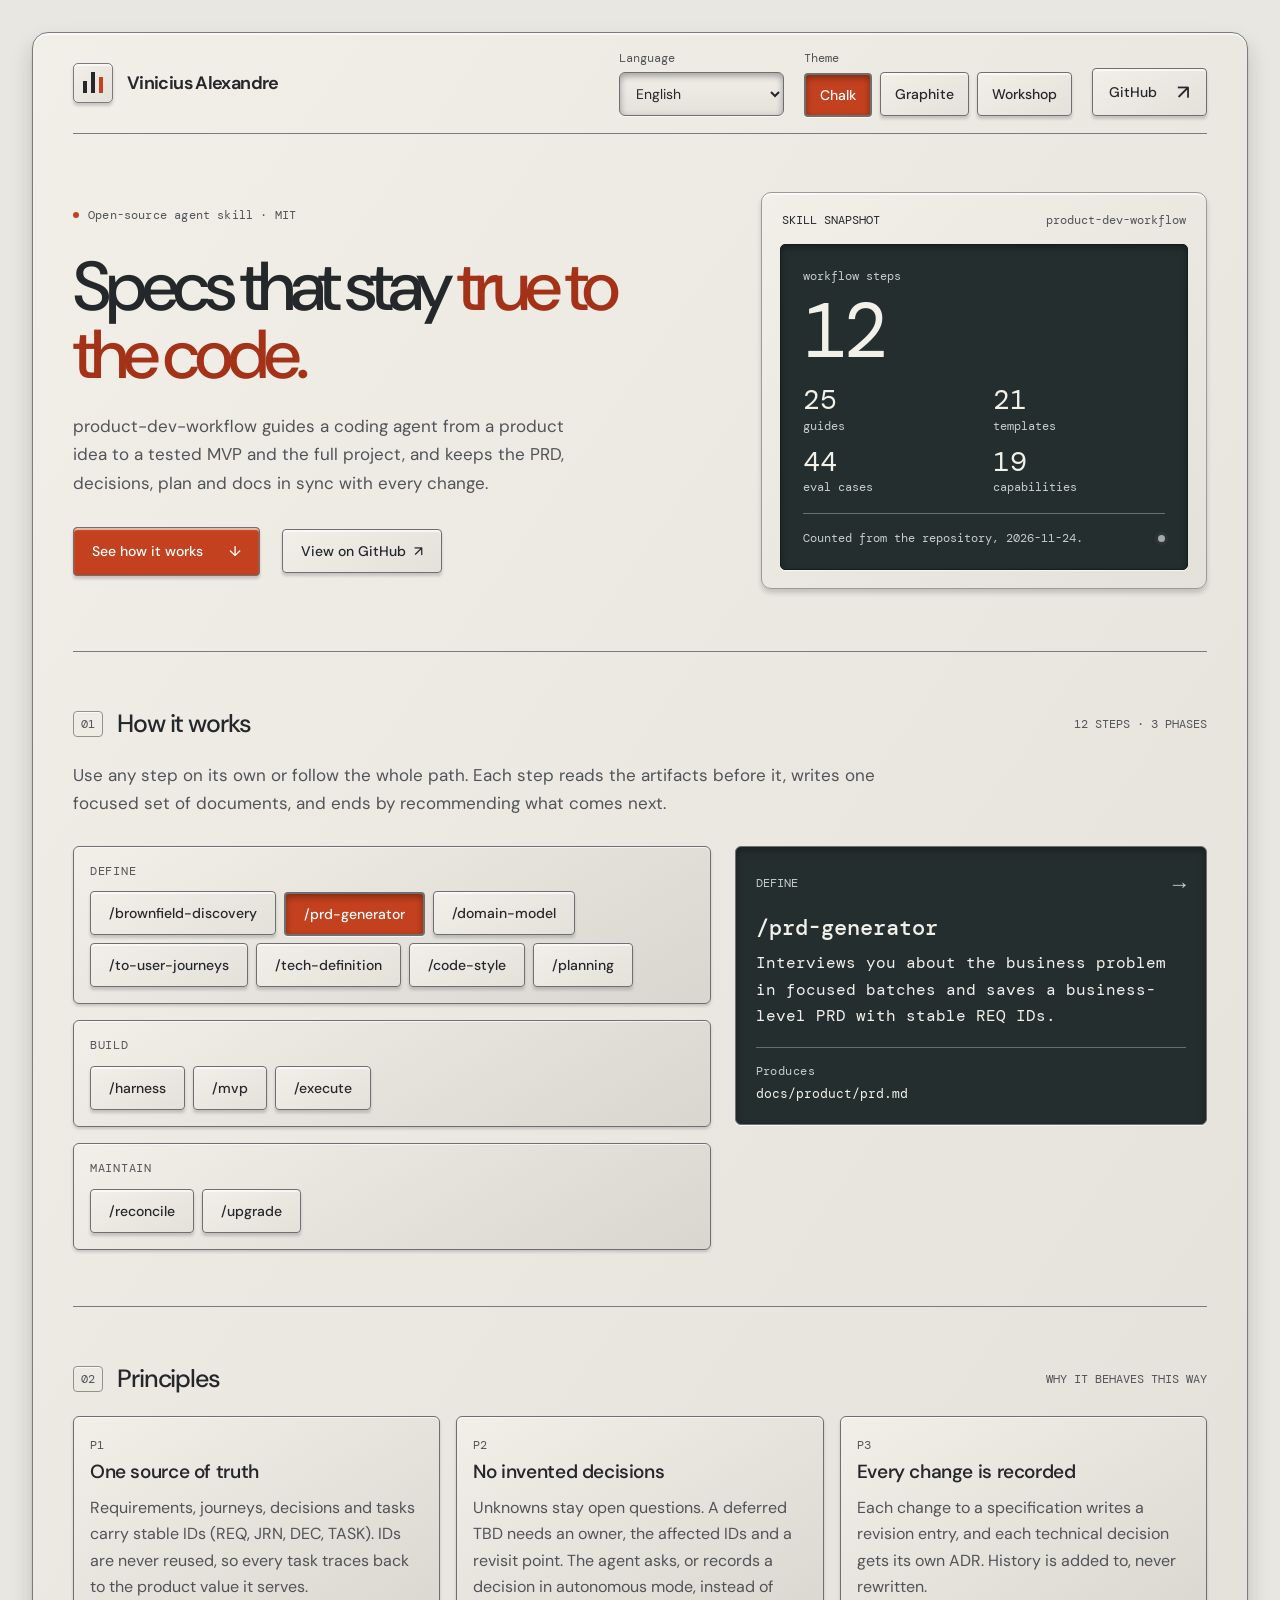
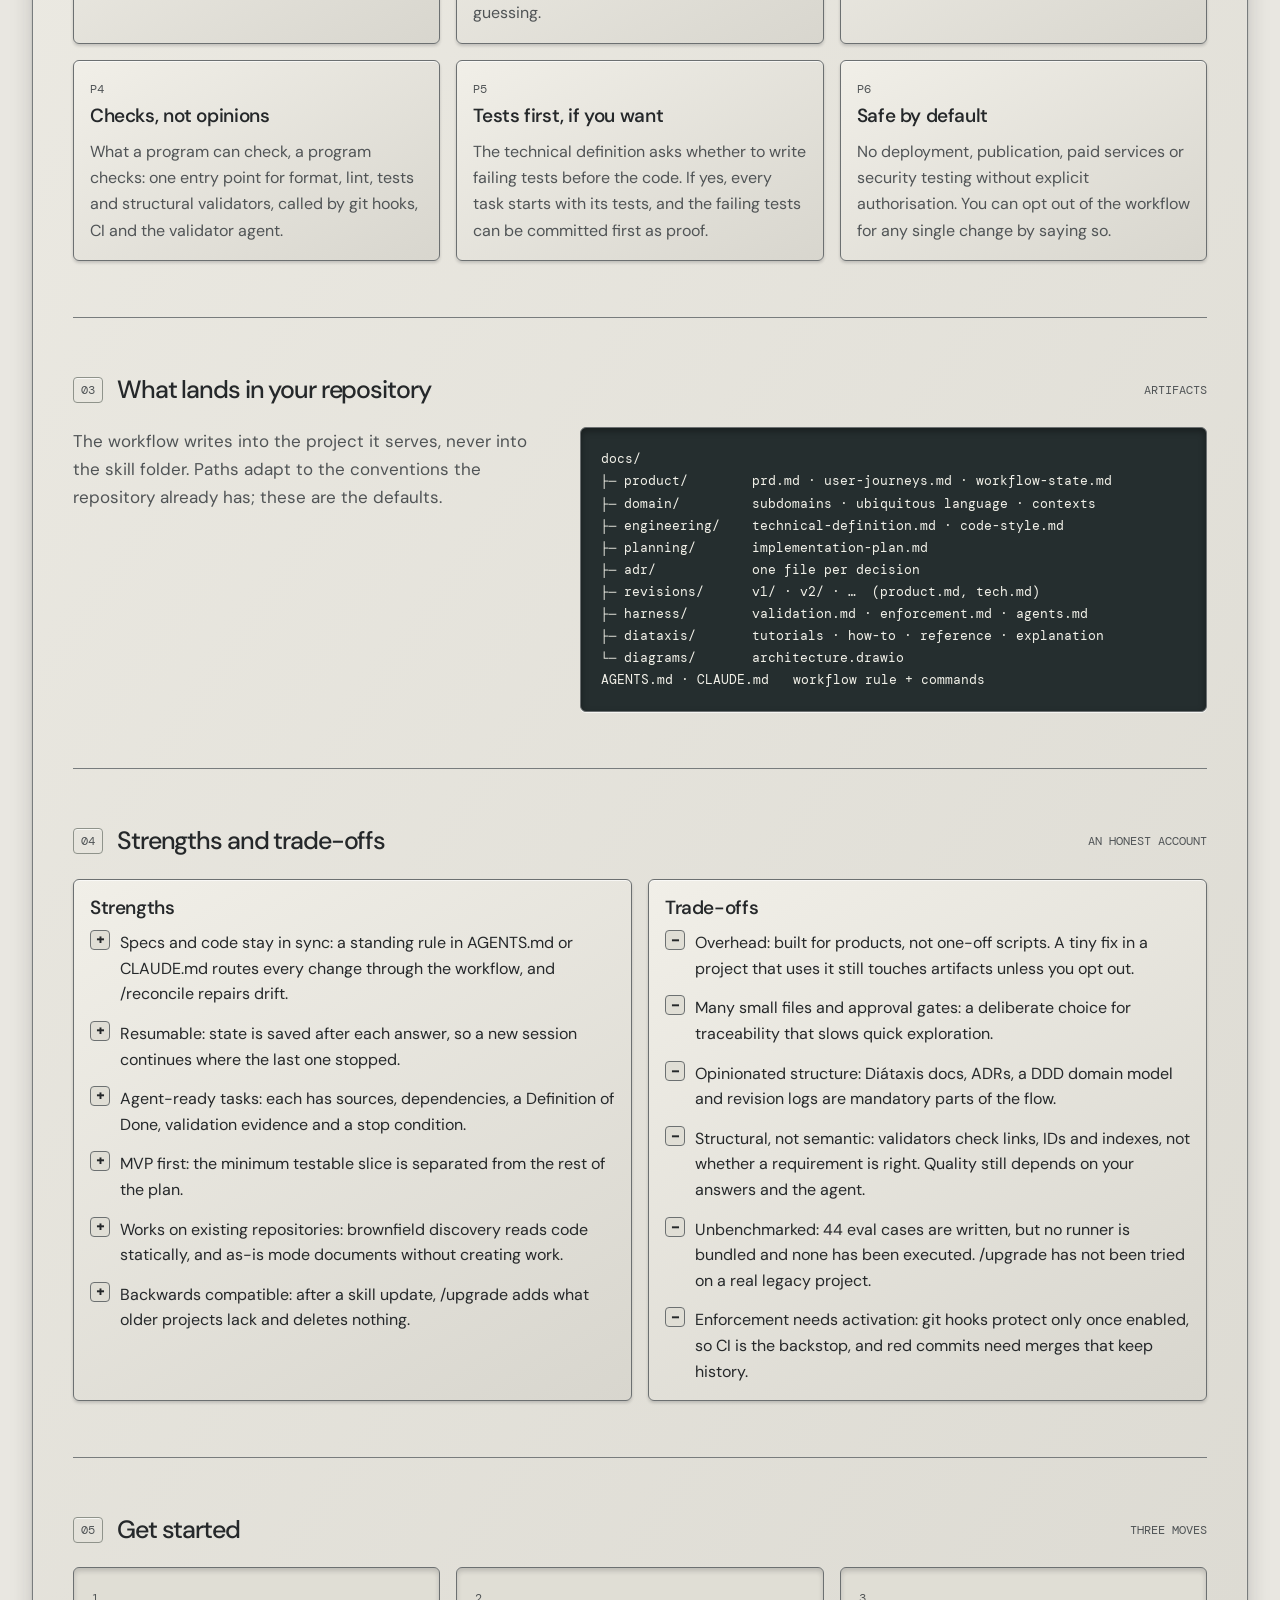
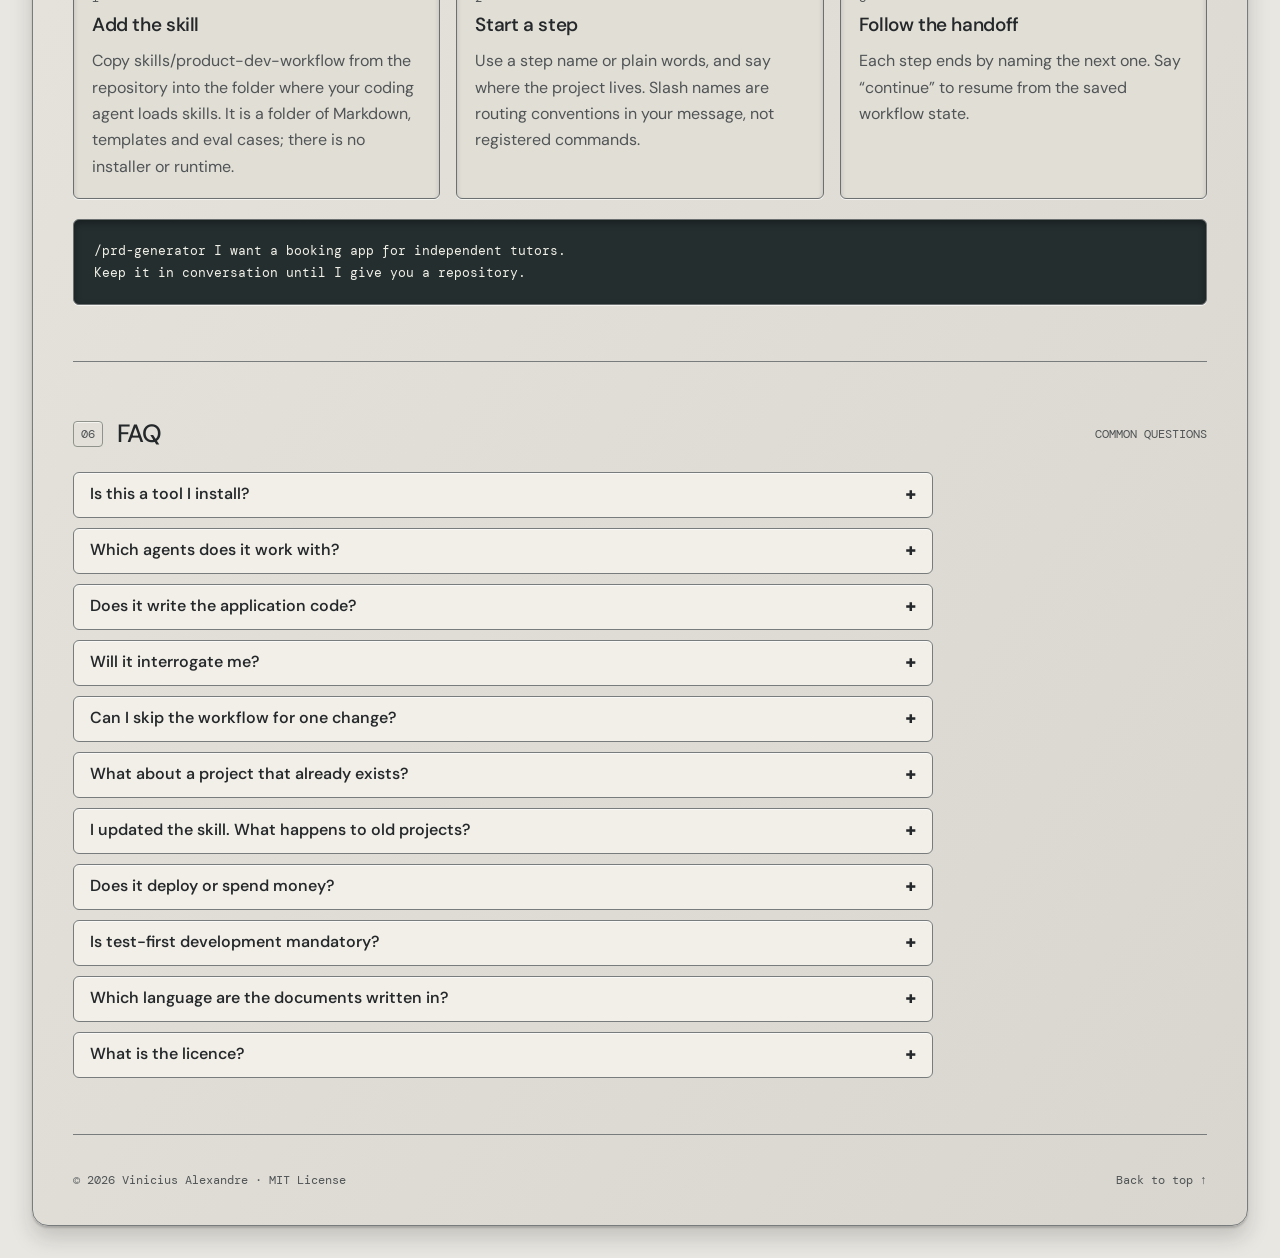
==== skills/product-dev-workflow/index.html @ 4876ead8 "Add product-dev-workflow page in six languages Co-Authored-By: Claude Sonnet 5.5 <noreply@anthropic." ====
<!doctype html>
<html lang="en">
  <head>
    <meta charset="utf-8" />
    <meta name="viewport" content="width=device-width, initial-scale=1" />
    <meta name="theme-color" content="#e9e7e1" />
    <meta name="description" content="An open-source agent skill that takes a product from idea to tested MVP and keeps requirements, decisions, plans and docs in sync with the code." />
    <title>product-dev-workflow · Vinicius Alexandre</title>
    <link rel="icon" type="image/svg+xml" href="../../assets/favicon.svg?v=3" />
    <link rel="alternate" hreflang="en" href="?lang=en" />
    <link rel="alternate" hreflang="pt-BR" href="?lang=pt-BR" />
    <link rel="alternate" hreflang="zh-Hans" href="?lang=zh-CN" />
    <link rel="alternate" hreflang="ja" href="?lang=ja" />
    <link rel="alternate" hreflang="es" href="?lang=es" />
    <link rel="alternate" hreflang="fr" href="?lang=fr" />
    <link rel="stylesheet" href="../../assets/theme-tokens.css" />
    <link rel="stylesheet" href="../../assets/theme-components.css" />
    <link rel="stylesheet" href="../../assets/styles.css" />
    <link rel="stylesheet" href="page.css" />
    <script src="i18n.js" defer></script>
    <script src="page.js" defer></script>
  </head>
  <body class="portfolio-theme" data-theme="chalk">
    <a class="skip-link id-key" href="#how" data-i18n="skip">Skip to content</a>
    <div class="site-frame">
      <header class="topbar">
        <a class="wordmark" href="../../" aria-label="Vinicius Alexandre" data-i18n-attr="aria-label:nav.home">
          <span class="brand-mark" aria-hidden="true"><i></i><i></i><i></i></span>
          <span>Vinicius Alexandre</span>
        </a>
        <div class="page-tools">
          <label class="tool-field"><span class="field-label" data-i18n="lang.label">Language</span>
            <select id="lang">
              <option value="en">English</option>
              <option value="pt-BR">Português (BR)</option>
              <option value="zh-CN">简体中文</option>
              <option value="ja">日本語</option>
              <option value="es">Español</option>
              <option value="fr">Français</option>
            </select>
          </label>
          <div class="tool-field" role="group" aria-labelledby="theme-label">
            <span class="field-label" id="theme-label" data-i18n="theme.label">Theme</span>
            <div class="theme-keys">
              <button class="id-key" type="button" data-theme-key="chalk" aria-pressed="true">Chalk</button>
              <button class="id-key" type="button" data-theme-key="graphite" aria-pressed="false">Graphite</button>
              <button class="id-key" type="button" data-theme-key="workshop" aria-pressed="false">Workshop</button>
            </div>
          </div>
          <a class="id-key github-key" href="https://github.com/alsvinicius/skills" target="_blank" rel="noreferrer">GitHub <span aria-hidden="true">↗</span></a>
        </div>
      </header>

      <main>
        <section class="intro" aria-labelledby="intro-title">
          <div class="intro-copy">
            <p class="eyebrow"><span class="signal-dot" aria-hidden="true"></span><span data-i18n="hero.eyebrow">Open-source agent skill · MIT</span></p>
            <h1 class="page-title" id="intro-title"><span data-i18n="hero.t1">Specs that stay</span> <span data-i18n="hero.t2">true to the code.</span></h1>
            <p class="intro-description" data-i18n="hero.desc">product-dev-workflow guides a coding agent from a product idea to a tested MVP and the full project, and keeps the PRD, decisions, plan and docs in sync with every change.</p>
            <div class="intro-actions">
              <a class="id-key id-key--signal" href="#how"><span data-i18n="hero.cta1">See how it works</span> <span aria-hidden="true">↓</span></a>
              <a class="id-key" href="https://github.com/alsvinicius/skills/tree/main/skills/product-dev-workflow" target="_blank" rel="noreferrer"><span data-i18n="hero.cta2">View on GitHub</span> <span aria-hidden="true">↗</span></a>
            </div>
          </div>
          <aside class="overview" aria-labelledby="snap-title">
            <div class="module-heading"><span id="snap-title" data-i18n="snap.title">SKILL SNAPSHOT</span><span class="profile-id">product-dev-workflow</span></div>
            <div class="overview-readout">
              <div class="readout-heading"><span data-i18n="snap.main">workflow steps</span></div>
              <div class="overview-total">12</div>
              <dl class="snap-list">
                <div><dt data-i18n="snap.refs">guides</dt><dd>25</dd></div>
                <div><dt data-i18n="snap.tpl">templates</dt><dd>21</dd></div>
                <div><dt data-i18n="snap.evals">eval cases</dt><dd>44</dd></div>
                <div><dt data-i18n="snap.caps">capabilities</dt><dd>19</dd></div>
              </dl>
              <div class="readout-footer"><span data-i18n="snap.note">Counted from the repository, 2026-11-24.</span><span class="status-led" aria-hidden="true"></span></div>
            </div>
          </aside>
        </section>

        <section class="band" id="how" aria-labelledby="how-title">
          <div class="section-heading">
            <div class="section-title"><span class="section-number">01</span><h2 id="how-title" data-i18n="s1.title">How it works</h2></div>
            <span class="section-index" data-i18n="s1.index">12 STEPS · 3 PHASES</span>
          </div>
          <p class="lede" data-i18n="s1.intro">Use any step on its own or follow the whole path. Each step reads the artifacts before it, writes one focused set of documents, and ends by recommending what comes next.</p>
          <div class="pipeline">
            <div class="plates">
              <div class="id-module plate" role="group" aria-labelledby="ph-define">
                <h3 class="plate-title" id="ph-define" data-i18n="phase.define">DEFINE</h3>
                <div class="key-row">
                  <button class="id-key step-key" type="button" data-step="brownfield-discovery" aria-pressed="false">/brownfield-discovery</button>
                  <button class="id-key step-key" type="button" data-step="prd-generator" aria-pressed="true">/prd-generator</button>
                  <button class="id-key step-key" type="button" data-step="domain-model" aria-pressed="false">/domain-model</button>
                  <button class="id-key step-key" type="button" data-step="to-user-journeys" aria-pressed="false">/to-user-journeys</button>
                  <button class="id-key step-key" type="button" data-step="tech-definition" aria-pressed="false">/tech-definition</button>
                  <button class="id-key step-key" type="button" data-step="code-style" aria-pressed="false">/code-style</button>
                  <button class="id-key step-key" type="button" data-step="planning" aria-pressed="false">/planning</button>
                </div>
              </div>
              <div class="id-module plate" role="group" aria-labelledby="ph-build">
                <h3 class="plate-title" id="ph-build" data-i18n="phase.build">BUILD</h3>
                <div class="key-row">
                  <button class="id-key step-key" type="button" data-step="harness" aria-pressed="false">/harness</button>
                  <button class="id-key step-key" type="button" data-step="mvp" aria-pressed="false">/mvp</button>
                  <button class="id-key step-key" type="button" data-step="execute" aria-pressed="false">/execute</button>
                </div>
              </div>
              <div class="id-module plate" role="group" aria-labelledby="ph-maintain">
                <h3 class="plate-title" id="ph-maintain" data-i18n="phase.maintain">MAINTAIN</h3>
                <div class="key-row">
                  <button class="id-key step-key" type="button" data-step="reconcile" aria-pressed="false">/reconcile</button>
                  <button class="id-key step-key" type="button" data-step="upgrade" aria-pressed="false">/upgrade</button>
                </div>
              </div>
            </div>
            <div class="id-readout step-readout" id="step-readout" aria-live="polite">
              <div class="readout-heading"><span id="step-phase">DEFINE</span><span class="readout-mark" aria-hidden="true">→</span></div>
              <p class="step-command" id="step-command">/prd-generator</p>
              <p class="step-desc" id="step-desc">Interviews you about the business problem in focused batches and saves a business-level PRD with stable REQ IDs.</p>
              <p class="step-out"><span class="id-metadata" data-i18n="step.produces">Produces</span><span id="step-out">docs/product/prd.md</span></p>
            </div>
          </div>
        </section>

        <section class="band" id="principles" aria-labelledby="pr-title">
          <div class="section-heading">
            <div class="section-title"><span class="section-number">02</span><h2 id="pr-title" data-i18n="s2.title">Principles</h2></div>
            <span class="section-index" data-i18n="s2.index">WHY IT BEHAVES THIS WAY</span>
          </div>
          <div class="card-grid">
            <article class="id-module card"><span class="card-index">P1</span><h3 data-i18n="p1.t">One source of truth</h3><p data-i18n="p1.d">Requirements, journeys, decisions and tasks carry stable IDs (REQ, JRN, DEC, TASK). IDs are never reused, so every task traces back to the product value it serves.</p></article>
            <article class="id-module card"><span class="card-index">P2</span><h3 data-i18n="p2.t">No invented decisions</h3><p data-i18n="p2.d">Unknowns stay open questions. A deferred TBD needs an owner, the affected IDs and a revisit point. The agent asks, or records a decision in autonomous mode, instead of guessing.</p></article>
            <article class="id-module card"><span class="card-index">P3</span><h3 data-i18n="p3.t">Every change is recorded</h3><p data-i18n="p3.d">Each change to a specification writes a revision entry, and each technical decision gets its own ADR. History is added to, never rewritten.</p></article>
            <article class="id-module card"><span class="card-index">P4</span><h3 data-i18n="p4.t">Checks, not opinions</h3><p data-i18n="p4.d">What a program can check, a program checks: one entry point for format, lint, tests and structural validators, called by git hooks, CI and the validator agent.</p></article>
            <article class="id-module card"><span class="card-index">P5</span><h3 data-i18n="p5.t">Tests first, if you want</h3><p data-i18n="p5.d">The technical definition asks whether to write failing tests before the code. If yes, every task starts with its tests, and the failing tests can be committed first as proof.</p></article>
            <article class="id-module card"><span class="card-index">P6</span><h3 data-i18n="p6.t">Safe by default</h3><p data-i18n="p6.d">No deployment, publication, paid services or security testing without explicit authorisation. You can opt out of the workflow for any single change by saying so.</p></article>
          </div>
        </section>

        <section class="band" id="artifacts" aria-labelledby="ar-title">
          <div class="section-heading">
            <div class="section-title"><span class="section-number">03</span><h2 id="ar-title" data-i18n="s3.title">What lands in your repository</h2></div>
            <span class="section-index" data-i18n="s3.index">ARTIFACTS</span>
          </div>
          <div class="tree-grid">
            <p class="lede" data-i18n="s3.intro">The workflow writes into the project it serves, never into the skill folder. Paths adapt to the conventions the repository already has; these are the defaults.</p>
            <div class="id-readout tree" tabindex="0" role="region" aria-label="Documentation tree" data-i18n-attr="aria-label:s3.tree"><pre>docs/
├─ product/        prd.md · user-journeys.md · workflow-state.md
├─ domain/         subdomains · ubiquitous language · contexts
├─ engineering/    technical-definition.md · code-style.md
├─ planning/       implementation-plan.md
├─ adr/            one file per decision
├─ revisions/      v1/ · v2/ · …  (product.md, tech.md)
├─ harness/        validation.md · enforcement.md · agents.md
├─ diataxis/       tutorials · how-to · reference · explanation
└─ diagrams/       architecture.drawio
AGENTS.md · CLAUDE.md   workflow rule + commands</pre></div>
          </div>
        </section>

        <section class="band" id="tradeoffs" aria-labelledby="tr-title">
          <div class="section-heading">
            <div class="section-title"><span class="section-number">04</span><h2 id="tr-title" data-i18n="s4.title">Strengths and trade-offs</h2></div>
            <span class="section-index" data-i18n="s4.index">AN HONEST ACCOUNT</span>
          </div>
          <div class="two-col">
            <div class="id-module list-plate">
              <h3 data-i18n="s4.pro">Strengths</h3>
              <ul class="mark-list plus">
                <li data-i18n="a1">Specs and code stay in sync: a standing rule in AGENTS.md or CLAUDE.md routes every change through the workflow, and /reconcile repairs drift.</li>
                <li data-i18n="a2">Resumable: state is saved after each answer, so a new session continues where the last one stopped.</li>
                <li data-i18n="a3">Agent-ready tasks: each has sources, dependencies, a Definition of Done, validation evidence and a stop condition.</li>
                <li data-i18n="a4">MVP first: the minimum testable slice is separated from the rest of the plan.</li>
                <li data-i18n="a5">Works on existing repositories: brownfield discovery reads code statically, and as-is mode documents without creating work.</li>
                <li data-i18n="a6">Backwards compatible: after a skill update, /upgrade adds what older projects lack and deletes nothing.</li>
              </ul>
            </div>
            <div class="id-module list-plate">
              <h3 data-i18n="s4.con">Trade-offs</h3>
              <ul class="mark-list minus">
                <li data-i18n="b1">Overhead: built for products, not one-off scripts. A tiny fix in a project that uses it still touches artifacts unless you opt out.</li>
                <li data-i18n="b2">Many small files and approval gates: a deliberate choice for traceability that slows quick exploration.</li>
                <li data-i18n="b3">Opinionated structure: Diátaxis docs, ADRs, a DDD domain model and revision logs are mandatory parts of the flow.</li>
                <li data-i18n="b4">Structural, not semantic: validators check links, IDs and indexes, not whether a requirement is right. Quality still depends on your answers and the agent.</li>
                <li data-i18n="b5">Unbenchmarked: 44 eval cases are written, but no runner is bundled and none has been executed. /upgrade has not been tried on a real legacy project.</li>
                <li data-i18n="b6">Enforcement needs activation: git hooks protect only once enabled, so CI is the backstop, and red commits need merges that keep history.</li>
              </ul>
            </div>
          </div>
        </section>

        <section class="band" id="start" aria-labelledby="st-title">
          <div class="section-heading">
            <div class="section-title"><span class="section-number">05</span><h2 id="st-title" data-i18n="s5.title">Get started</h2></div>
            <span class="section-index" data-i18n="s5.index">THREE MOVES</span>
          </div>
          <ol class="steps-list">
            <li class="id-well"><span class="card-index">1</span><h3 data-i18n="g1.t">Add the skill</h3><p data-i18n="g1.d">Copy skills/product-dev-workflow from the repository into the folder where your coding agent loads skills. It is a folder of Markdown, templates and eval cases; there is no installer or runtime.</p></li>
            <li class="id-well"><span class="card-index">2</span><h3 data-i18n="g2.t">Start a step</h3><p data-i18n="g2.d">Use a step name or plain words, and say where the project lives. Slash names are routing conventions in your message, not registered commands.</p></li>
            <li class="id-well"><span class="card-index">3</span><h3 data-i18n="g3.t">Follow the handoff</h3><p data-i18n="g3.d">Each step ends by naming the next one. Say “continue” to resume from the saved workflow state.</p></li>
          </ol>
          <div class="id-readout example" tabindex="0" role="region" aria-label="Example" data-i18n-attr="aria-label:g.example"><pre>/prd-generator I want a booking app for independent tutors.
Keep it in conversation until I give you a repository.</pre></div>
        </section>

        <section class="band" id="faq" aria-labelledby="fq-title">
          <div class="section-heading">
            <div class="section-title"><span class="section-number">06</span><h2 id="fq-title" data-i18n="s6.title">FAQ</h2></div>
            <span class="section-index" data-i18n="s6.index">COMMON QUESTIONS</span>
          </div>
          <div class="faq">
            <details><summary data-i18n="q1">Is this a tool I install?</summary><p data-i18n="a_1">No. It is a skill: instructions, templates and evaluation cases that a coding agent reads and follows. It has no runtime of its own.</p></details>
            <details><summary data-i18n="q2">Which agents does it work with?</summary><p data-i18n="a_2">It is written for coding agents that load skills from a folder with a SKILL.md entry point. Agent definitions adapt to the host's format; if the location is unknown, the skill asks once.</p></details>
            <details><summary data-i18n="q3">Does it write the application code?</summary><p data-i18n="a_3">Only /mvp and /execute do, and only within the approved plan. Every other step writes documents.</p></details>
            <details><summary data-i18n="q4">Will it interrogate me?</summary><p data-i18n="a_4">It asks one to three focused questions per batch and reuses earlier answers. In autonomous mode, which you must request explicitly, it records each question it would have asked as a decision instead.</p></details>
            <details><summary data-i18n="q5">Can I skip the workflow for one change?</summary><p data-i18n="a_5">Yes. Say so explicitly. The artifacts are left untouched, the agent tells you they are out of sync, and /reconcile can recover the change later.</p></details>
            <details><summary data-i18n="q6">What about a project that already exists?</summary><p data-i18n="a_6">Use /brownfield-discovery. It reads the repository statically, separates facts from inferred intent, and in as-is mode records what exists without creating tasks.</p></details>
            <details><summary data-i18n="q7">I updated the skill. What happens to old projects?</summary><p data-i18n="a_7">Run /upgrade. It detects each capability from the project's contents, shows a plan, and only adds missing structure. Nothing is deleted, renamed or renumbered.</p></details>
            <details><summary data-i18n="q8">Does it deploy or spend money?</summary><p data-i18n="a_8">No. Deployment, publication, paid services, production data and security tests outside the approved harness all need explicit authorisation.</p></details>
            <details><summary data-i18n="q9">Is test-first development mandatory?</summary><p data-i18n="a_9">No. The technical definition asks, with a recommendation. You can choose tests alongside the code, or defer the decision.</p></details>
            <details><summary data-i18n="q10">Which language are the documents written in?</summary><p data-i18n="a_10">The language you use for the workflow, kept consistent across artifacts. Code identifiers and quoted source text stay as they are.</p></details>
            <details><summary data-i18n="q11">What is the licence?</summary><p data-i18n="a_11">The repository is published under the MIT License.</p></details>
          </div>
        </section>
      </main>
      <footer class="footer"><span>© <span id="year"></span> Vinicius Alexandre · <a href="https://github.com/alsvinicius/skills/blob/main/LICENSE" target="_blank" rel="noreferrer" data-i18n="foot.license">MIT License</a></span><a class="back-top" href="#" data-i18n="foot.top">Back to top ↑</a></footer>
    </div>
  </body>
</html>
---- assets/theme-tokens.css ----
/* Shared semantic and material roles. Apply them on an explicit root. */
.portfolio-theme {
  color-scheme: light;
  font-family: var(--id-font-sans);
  color: var(--id-ink-primary);
  background: var(--id-canvas);

  /* Chalk is the warm mineral default. */
  --id-canvas: #e9e7e1;
  --id-body: #d8d6ce;
  --id-panel: #f1efe8;
  --id-key: #e3e1d9;
  --id-well: #e0ded5;
  --id-readout: #252e2f;

  --id-ink-primary: #25282a;
  --id-ink-secondary: #505456;
  --id-ink-on-body: #25282a;
  --id-ink-on-panel: #25282a;
  --id-ink-on-well: #25282a;
  --id-ink-on-readout: #f2f1e9;
  --id-ink-readout-muted: #c6ceca;
  --id-ink-on-signal: #ffffff;

  --id-border: #6c7071;
  --id-border-quiet: #787c7d;
  --id-signal: #c4411f;
  --id-focus: #126575;
  --id-status-error: #a12621;
  --id-status-success: #246249;

  --id-data-1: #3c626b;
  --id-data-2: #8a5b3b;
  --id-data-3: #68794d;
  --id-data-4: #80566f;
  --id-data-on-well: #315f52;
  --id-data-on-readout: #c6d0c9;
  --id-data-highlight: #b63b1d;
  --id-chart-grid: #787c7d;
  --id-chart-label: #25282a;

  --id-highlight: rgb(255 255 255 / 65%);
  --id-shadow-contact: rgb(20 23 25 / 18%);
  --id-shadow-ground:
    0 12px 22px var(--id-shadow-contact), 0 2px 2px var(--id-shadow-contact);
  --id-shadow-raised:
    inset 0 2px 1px var(--id-highlight), 0 3px 3px var(--id-shadow-contact);
  --id-shadow-inset:
    inset 0 3px 7px rgb(0 0 0 / 35%), 0 1px var(--id-highlight);

  --id-font-sans: Arial, Helvetica, sans-serif;
  --id-font-mono: ui-monospace, "DejaVu Sans Mono", monospace;
  --id-ink-on-key: var(--id-ink-primary);
  --id-ink-key-muted: var(--id-ink-secondary);
  --id-ink-well-muted: var(--id-ink-secondary);
  --id-link: #a33219;
  --id-link-on-readout: #ffc08e;
  --id-space-unit: 4px;
  --id-radius-frame: 16px;
  --id-radius-module: 6px;
  --id-radius-key: 4px;
  --id-target-min: 24px;
  --id-target-touch: 44px;
  --id-type-body: 16px;
  --id-type-metadata: 12px;
  --id-density-gap: 16px;
  --id-density-padding: 20px;
  --id-density-row: 48px;
}

.portfolio-theme[data-theme="graphite"] {
  color-scheme: dark;
  --id-canvas: #151719;
  --id-body: #25282b;
  --id-panel: #34383b;
  --id-key: #42474a;
  --id-well: #171d1f;
  --id-readout: #101416;

  --id-ink-primary: #f2f1e9;
  --id-ink-secondary: #c1c5c3;
  --id-ink-on-body: #f2f1e9;
  --id-ink-on-panel: #f2f1e9;
  --id-ink-on-well: #f2f1e9;
  --id-ink-on-readout: #f2f1e9;
  --id-ink-readout-muted: #c1c5c3;
  --id-ink-on-signal: #151719;

  --id-border: #858b8f;
  --id-border-quiet: #70777b;
  --id-signal: #f2a36a;
  --id-link: #f2a36a;
  --id-focus: #8fd6e0;
  --id-status-error: #ffb5a5;
  --id-status-success: #a0d1b9;

  --id-data-1: #88c8d3;
  --id-data-2: #f2a36a;
  --id-data-3: #b4cb80;
  --id-data-4: #d6a8c6;
  --id-data-on-well: #88c8d3;
  --id-data-on-readout: #f2a36a;
  --id-data-highlight: #f2a36a;
  --id-chart-grid: #70777b;
  --id-chart-label: #f2f1e9;

  --id-highlight: rgb(255 255 255 / 13%);
  --id-shadow-contact: rgb(0 0 0 / 36%);
  --id-shadow-inset:
    inset 0 3px 7px rgb(0 0 0 / 48%), 0 1px var(--id-highlight);
}

.portfolio-theme[data-theme="workshop"] {
  --id-canvas: #e8e1ce;
  --id-body: #d4c7a7;
  --id-panel: #f1e8d0;
  --id-key: #e6d9b9;
  --id-well: #e2d8bc;
  --id-readout: #193c33;

  --id-ink-primary: #173b32;
  --id-ink-secondary: #34483f;
  --id-ink-on-body: #173b32;
  --id-ink-on-panel: #173b32;
  --id-ink-on-well: #173b32;
  --id-ink-on-readout: #f2f1e9;
  --id-ink-readout-muted: #c6d0c9;
  --id-ink-on-signal: #ffffff;

  --id-border: #65695f;
  --id-border-quiet: #747b68;
  --id-signal: #b63b1d;
  --id-link: #963018;
  --id-focus: #126575;
  --id-status-error: #a12621;
  --id-status-success: #246249;

  --id-data-1: #315f52;
  --id-data-2: #a5532f;
  --id-data-3: #697844;
  --id-data-4: #74546d;
  --id-data-on-well: #315f52;
  --id-data-on-readout: #c6d0c9;
  --id-data-highlight: #b63b1d;
  --id-chart-grid: #747b68;
  --id-chart-label: #173b32;

  --id-highlight: rgb(255 255 255 / 58%);
  --id-shadow-contact: rgb(58 56 44 / 27%);
  --id-shadow-inset:
    inset 0 3px 7px rgb(0 0 0 / 28%), 0 1px var(--id-highlight);
}

.portfolio-theme[data-density="comfortable"] {
  --id-density-gap: 16px;
  --id-density-padding: 20px;
  --id-density-row: 48px;
}
.portfolio-theme[data-density="compact"] {
  --id-density-gap: 8px;
  --id-density-padding: 12px;
  --id-density-row: 40px;
}
---- assets/theme-components.css ----
/* Reusable constructions. Everything is opt-in under .portfolio-theme. */
.portfolio-theme *,
.portfolio-theme *::before,
.portfolio-theme *::after {
  box-sizing: border-box;
}

.portfolio-theme .id-frame {
  color: var(--id-ink-on-body);
  border: 1px solid var(--id-border);
  border-radius: var(--id-radius-frame);
  background: linear-gradient(130deg, var(--id-panel), var(--id-body));
  box-shadow:
    inset 0 2px 1px var(--id-highlight),
    var(--id-shadow-ground);
  padding: 24px;
}

.portfolio-theme .id-module {
  color: var(--id-ink-on-panel);
  border: 1px solid var(--id-border);
  border-radius: var(--id-radius-module);
  background: linear-gradient(150deg, var(--id-panel), var(--id-body));
  box-shadow:
    inset 0 1px var(--id-highlight),
    0 2px 3px var(--id-shadow-contact);
  padding: 16px;
}

.portfolio-theme .id-key {
  display: inline-flex;
  align-items: center;
  justify-content: center;
  gap: 8px;
  min-height: var(--id-target-touch);
  padding: 10px 18px;
  border: 1px solid var(--id-border);
  border-radius: var(--id-radius-key);
  color: var(--id-ink-on-key);
  background: linear-gradient(150deg, var(--id-panel), var(--id-key));
  box-shadow: var(--id-shadow-raised);
  font: inherit;
  text-decoration: none;
  cursor: pointer;
  transition:
    transform 120ms,
    box-shadow 120ms;
}

.portfolio-theme .id-key:not(:disabled):not([aria-disabled="true"]):hover {
  filter: brightness(1.04);
}

.portfolio-theme .id-key:not(:disabled):not([aria-disabled="true"]):active {
  transform: translateY(1px);
  box-shadow: inset 0 1px 2px var(--id-shadow-contact);
}

.portfolio-theme .id-key:disabled {
  background: var(--id-body);
  color: var(--id-ink-secondary);
  box-shadow: inset 0 1px var(--id-highlight);
  cursor: not-allowed;
  transform: none;
}

.portfolio-theme .id-key--signal {
  color: var(--id-ink-on-signal);
  background: var(--id-signal);
}

.portfolio-theme .id-well {
  color: var(--id-ink-on-well);
  background: var(--id-well);
  border: 1px solid var(--id-border);
  border-radius: var(--id-radius-module);
  box-shadow:
    inset 0 3px 5px var(--id-shadow-contact),
    0 1px var(--id-highlight);
  padding: 18px;
}

.portfolio-theme .id-readout {
  color: var(--id-ink-on-readout);
  background: var(--id-readout);
  border: 1px solid var(--id-border);
  border-radius: var(--id-radius-module);
  box-shadow: var(--id-shadow-inset);
  padding: 20px;
  font-family: var(--id-font-mono);
  font-variant-numeric: tabular-nums;
}

.portfolio-theme .id-field {
  color: var(--id-ink-on-well);
  background: var(--id-well);
  border: 1px solid var(--id-border);
  border-radius: var(--id-radius-key);
  box-shadow:
    inset 0 2px 4px var(--id-shadow-contact),
    0 1px var(--id-highlight);
  min-height: 46px;
  padding: 10px 12px;
  font: inherit;
}

.portfolio-theme .id-metadata {
  color: var(--id-ink-secondary);
  font: var(--id-type-metadata) / 1.5 var(--id-font-mono);
  font-variant-numeric: tabular-nums;
  letter-spacing: 0.035em;
}

.portfolio-theme :focus-visible {
  outline: 3px solid var(--id-focus);
  outline-offset: 4px;
}

@media (prefers-reduced-motion: reduce) {
  .portfolio-theme *,
  .portfolio-theme *::before,
  .portfolio-theme *::after {
    transition: none;
    animation: none;
  }
}

/* Density changes working-space rhythm; text and touch controls keep their size. */
.portfolio-theme[data-density] .panel {
  padding: var(--id-density-padding);
}
.portfolio-theme[data-density] .example-grid {
  gap: var(--id-density-gap);
}
.portfolio-theme[data-density] .table-wrap tbody tr {
  min-height: var(--id-density-row);
}
.portfolio-theme[data-density] .table-wrap th,
.portfolio-theme[data-density] .table-wrap td {
  padding-block: calc((var(--id-density-row) - 24px) / 2);
}
.portfolio-theme[data-density="compact"] .board .stack {
  gap: var(--id-density-gap);
}
.portfolio-theme[data-density="compact"] .days {
  gap: 4px;
  padding: 8px;
}

/* Supporting content inherits the surface it actually occupies. */
.portfolio-theme .id-field::placeholder { color: var(--id-ink-well-muted); opacity: 1; }
.portfolio-theme .id-readout .id-metadata { color: var(--id-ink-readout-muted); }
.portfolio-theme .id-well .id-metadata { color: var(--id-ink-well-muted); }
.portfolio-theme .id-key[aria-pressed="true"] { box-shadow: var(--id-shadow-inset); border-width: 2px; }
.portfolio-theme .id-readout a { color: var(--id-link-on-readout); text-decoration: underline; }
---- assets/styles.css ----
@import url('https://fonts.googleapis.com/css2?family=DM+Sans:wght@400;450;500;550;600;650;700&family=DM+Mono:wght@400;500&display=swap');

/* Portfolio layout and component styling. */
.portfolio-theme {
  --id-font-sans:'DM Sans',Arial,Helvetica,sans-serif;
  --id-font-mono:'DM Mono',ui-monospace,monospace;
  --ink:var(--id-ink-primary);
  --muted:var(--id-ink-secondary);
  --signal:var(--id-signal);
  --signal-ink:var(--id-link);
  --mono:var(--id-font-mono);
  --sans:var(--id-font-sans);
}
* { box-sizing:border-box; }
html { scroll-behavior:smooth; scroll-padding-top:24px; }
body { margin:0; padding:32px; font-size:16px; -webkit-font-smoothing:antialiased; }
a { color:inherit; }
button,input,select { font:inherit; }
a,button,select { -webkit-tap-highlight-color:transparent; }
a:focus-visible,button:focus-visible,input:focus-visible,select:focus-visible { outline:3px solid var(--id-focus); outline-offset:5px; }
::selection { background:var(--signal); color:var(--id-ink-on-signal); }
[hidden] { display:none!important; }
.site-frame { max-width:1376px; margin:auto; padding:0 40px; border:1px solid var(--id-border-quiet); border-radius:16px; background:linear-gradient(125deg,var(--id-panel) 0%,var(--id-body) 100%); box-shadow:inset 0 2px 1px var(--id-highlight),var(--id-shadow-ground); }
.topbar { display:flex; align-items:center; justify-content:space-between; min-height:101px; gap:24px; border-bottom:1px solid var(--id-border-quiet); }
.wordmark { display:flex; align-items:center; gap:14px; font-size:18px; font-weight:650; letter-spacing:-.035em; text-decoration:none; }
.wordmark small { display:block; margin-top:5px; font:12px/1.3 var(--mono); letter-spacing:.055em; color:var(--muted); }
.brand-mark { display:flex; align-items:flex-end; justify-content:center; gap:4px; width:40px; height:40px; padding:9px; border:1px solid var(--id-border-quiet); border-radius:5px; background:linear-gradient(135deg,var(--id-panel),var(--id-key)); box-shadow:var(--id-shadow-raised); }
.brand-mark i { width:4px; background:var(--ink); height:12px; }
.brand-mark i:nth-child(2) { height:21px; }
.brand-mark i:last-child { height:16px; background:var(--signal); }
.topbar nav { display:flex; align-items:center; gap:28px; }
.nav-link { display:inline-flex; align-items:center; min-height:44px; font-size:14px; text-decoration:none; }
.nav-link:hover,.footer a:hover { color:var(--signal-ink); }
.portfolio-theme .github-key { min-width:110px; font-size:14px; padding:10px 16px; }
.github-key span { margin-left:12px; font-size:20px; }
.intro { display:grid; grid-template-columns:1.4fr 1fr; align-items:center; gap:clamp(32px,5vw,84px); padding:58px 0 62px; }
.eyebrow { display:flex; align-items:center; gap:9px; margin:0; font:12px/1.5 var(--mono); letter-spacing:.015em; color:var(--muted); }
.signal-dot { width:6px; height:6px; flex-shrink:0; border-radius:50%; background:var(--signal); }
h1 { margin:28px 0 24px; font-size:clamp(60px,6.65vw,96px); font-weight:500; line-height:.99; letter-spacing:-.075em; }
h1 span { color:var(--signal); }
.intro-description { max-width:400px; margin:0; color:var(--muted); font-size:17px; line-height:1.65; }
.intro-actions { display:flex; align-items:center; gap:22px; margin-top:30px; }
.portfolio-theme .id-key { font-size:14px; font-weight:500; }
.portfolio-theme .id-key--signal { gap:26px; min-height:49px; }
.intro-note { font-size:12px; line-height:1.6; color:var(--muted); }
.overview { min-width:0; padding:18px; border:1px solid #999c94; border-radius:10px; background:linear-gradient(140deg,var(--id-panel),var(--id-key)); box-shadow:inset 0 2px 1px var(--id-highlight),0 4px 5px var(--id-shadow-contact); }
.module-heading,.module-foot { display:flex; justify-content:space-between; flex-wrap:wrap; gap:10px; font:12px/1.5 var(--mono); }
.module-heading { margin:0 2px 15px; }
.profile-id,.module-foot { color:var(--muted); }
.overview-readout { padding:22px; border:1px solid #121d1d; border-radius:5px; background:var(--id-readout); color:var(--id-ink-on-readout); box-shadow:var(--id-shadow-inset); }
.readout-heading { display:flex; justify-content:space-between; align-items:center; gap:12px; color:var(--id-ink-readout-muted); font:12px/1.5 var(--mono); }
.readout-mark { font-size:22px; }
.overview-total { margin:9px 0 15px; font:76px/1 var(--mono); letter-spacing:-.08em; font-variant-numeric:tabular-nums; }
.overview-metrics { display:flex; gap:24px; color:var(--id-ink-readout-muted); font:12px/1.6 var(--mono); }
.overview-metrics b { color:var(--id-ink-on-readout); font-weight:500; }
.language-meter { display:flex; gap:4px; height:12px; margin:23px 0 13px; }
.language-meter span { min-width:3px; background:#c6d0c9; border-radius:1px; }
.language-meter span:nth-child(2) { background:#9baca4; }
.language-meter span:nth-child(3) { background:#788f84; }
.language-meter span:nth-child(4) { background:#688579; }
.language-legend { display:flex; flex-wrap:wrap; gap:8px 14px; min-height:36px; color:var(--id-ink-readout-muted); font:12px/1.5 var(--mono); }
.legend-item { display:flex; align-items:center; gap:6px; }
.legend-dot { width:6px; height:6px; background:var(--dot-color); border-radius:1px; }
.readout-footer { display:flex; align-items:center; justify-content:space-between; gap:8px; padding-top:15px; margin-top:17px; border-top:1px solid #62736e; color:var(--id-ink-readout-muted); font:12px/1.5 var(--mono); }
.status-led { width:7px; height:7px; border-radius:50%; background:#a7aaa4; box-shadow:0 0 0 3px #ffffff09; flex-shrink:0; }
.overview-readout[data-state="ready"] .status-led { background:#b9d0b8; }
.overview-readout[data-state="error"] .status-led { background:#ffa78e; }
.module-foot { margin-top:14px; font-size:12px; gap:6px 12px; }
.section-heading { display:flex; align-items:center; justify-content:space-between; gap:18px; margin-bottom:22px; }
.section-title { display:flex; align-items:center; gap:14px; }
.section-number { align-self:center; border:1px solid #8f938b; border-radius:4px; padding:6px 7px; color:var(--muted); font:12px/1 var(--mono); box-shadow:inset 0 1px var(--id-highlight); }
h2 { margin:0; font-size:25px; font-weight:500; line-height:1.25; letter-spacing:-.045em; }
.section-index,.result-count { margin:0; color:var(--muted); font:12px/1.5 var(--mono); }
.selected { padding:30px 0 42px; border-top:1px solid var(--id-border-quiet); }
.selected-grid { display:grid; grid-template-columns:repeat(3,minmax(0,1fr)); gap:16px; }
.selected-project { min-width:0; padding:10px; border:1px solid #999c94; border-radius:7px; text-decoration:none; background:linear-gradient(145deg,var(--id-panel),var(--id-key)); box-shadow:inset 0 1px var(--id-highlight),0 3px 4px var(--id-shadow-contact); transition:transform .18s,box-shadow .18s; }
.selected-project:hover { transform:translateY(-3px); box-shadow:inset 0 1px var(--id-highlight),0 6px 8px var(--id-shadow-contact); }
.selected-project:active { transform:translateY(1px); box-shadow:inset 0 1px 2px var(--id-shadow-contact); }
.artwork { --art-bg:#303936; --art-ink:#dee4d7; height:150px; position:relative; display:flex; flex-direction:column; justify-content:space-between; overflow:hidden; padding:14px; border:1px solid #1d2925; border-radius:3px; color:var(--art-ink); background:var(--art-bg); box-shadow:var(--id-shadow-inset); }
.artwork-1,.artwork-4 { --art-bg:#d6d5c8; --art-ink:#3e493f; border-color:#8c9487; }
.artwork-2,.artwork-5 { --art-bg:#364044; --art-ink:#d8e1dd; }
.artwork::before { position:absolute; content:''; inset:0; background-image:linear-gradient(#9aada116 1px,transparent 1px),linear-gradient(90deg,#9aada116 1px,transparent 1px); background-size:18px 18px; }
.artwork-index,.artwork-name,.artwork-mark { position:relative; z-index:2; font:12px/1.4 var(--mono); }
.artwork-name { max-width:calc(100% - 30px); white-space:nowrap; overflow:hidden; text-overflow:ellipsis; }
.artwork-mark { position:absolute; right:14px; bottom:12px; font-size:18px; }
.scene-terminal,.scene-books,.scene-mosaic,.scene-orbit,.scene-nodes,.scene-waves { position:absolute; left:50%; top:50%; transform:translate(-50%,-50%); }
.scene-terminal { display:grid; gap:6px; width:55%; }
.scene-terminal span { display:flex; align-items:center; gap:10px; height:15px; border-bottom:1px solid #b7c9bd55; font:9px var(--mono); }
.scene-terminal i { height:3px; background:currentColor; width:55%; opacity:.5; }
.scene-terminal span:nth-child(2) i { width:35%; opacity:1; }
.scene-terminal b { font-size:8px; }
.scene-books { display:flex; align-items:end; gap:8px; }
.scene-books i { width:38px; height:62px; border:1px solid currentColor; border-left-width:5px; box-shadow:3px 3px 0 #24332b22; transform:skewY(-8deg); }
.scene-books i:nth-child(2) { height:79px; }
.scene-books i:last-child { height:54px; }
.scene-mosaic { display:grid; grid-template-columns:repeat(3,29px); gap:7px; transform:translate(-50%,-50%) rotate(-8deg); }
.scene-mosaic i { height:25px; border:1px solid currentColor; }
.scene-mosaic i:nth-child(2),.scene-mosaic i:nth-child(4) { background:currentColor; opacity:.6; }
.scene-orbit { width:94px; height:94px; border:1px solid currentColor; border-radius:50%; }
.scene-orbit i { position:absolute; inset:13px; border:1px solid currentColor; border-radius:50%; }
.scene-orbit i:nth-child(2) { inset:29px; }
.scene-orbit b { position:absolute; width:10px; height:10px; border-radius:50%; background:currentColor; top:9px; left:9px; }
.scene-nodes { display:flex; gap:15px; align-items:center; }
.scene-nodes::before { position:absolute; content:''; height:1px; background:currentColor; width:100%; }
.scene-nodes i { position:relative; width:17px; height:17px; border:1px solid currentColor; border-radius:50%; background:var(--art-bg); }
.scene-nodes i:nth-child(2n) { width:25px; height:25px; }
.scene-waves { display:flex; gap:7px; align-items:center; }
.scene-waves i { display:block; width:15px; height:38px; background:currentColor; opacity:.6; }
.scene-waves i:nth-child(2) { height:65px; opacity:1; }
.scene-waves i:nth-child(3) { height:49px; }
.selected-copy { position:relative; padding:17px 8px 8px; }
.project-type { color:var(--muted); font:12px/1.5 var(--mono); }
.selected-copy h3 { margin:6px 0 9px; font-size:21px; line-height:1.2; font-weight:550; letter-spacing:-.035em; overflow-wrap:anywhere; }
.selected-copy p { margin:0 0 18px; font-size:14px; line-height:1.65; color:var(--muted); }
.feature-link { display:flex; justify-content:space-between; align-items:center; padding-top:12px; border-top:1px solid var(--id-border-quiet); font:12px/1.5 var(--mono); }
.feature-link span { color:var(--signal-ink); font-size:19px; }
.featured-status { margin:0; padding:30px 0; color:var(--muted); }
.projects { padding:34px 0 44px; border-top:1px solid var(--id-border-quiet); }
.toolbar { display:grid; grid-template-columns:minmax(180px,1fr) minmax(160px,.58fr) minmax(180px,.65fr); gap:16px; padding:18px; margin:26px 0 8px; border:1px solid var(--id-border-quiet); border-radius:6px; background:var(--id-body); box-shadow:inset 0 1px 3px #292e2914,0 1px var(--id-highlight); }
.toolbar label { display:flex; flex-direction:column; min-width:0; gap:9px; }
.field-label { color:var(--muted); font:12px/1.4 var(--mono); }
.search-field { display:flex; align-items:center; gap:9px; padding:0 12px; min-height:46px; border:1px solid var(--id-border); border-radius:4px; background:var(--id-panel); box-shadow:inset 0 2px 3px #292e291c,0 1px var(--id-highlight); }
.search-field svg { flex-shrink:0; }
.search-field:focus-within { outline:3px solid var(--id-focus); outline-offset:3px; }
.search-field input { width:100%; min-width:0; padding:10px 0; font-size:14px; color:var(--ink); background:transparent; border:0; }
.search-field input:focus-visible { outline:none; }
input::placeholder { color:var(--muted); opacity:1; }
kbd { min-width:21px; padding:2px 5px; border:1px solid var(--id-border-quiet); border-radius:3px; color:var(--muted); font:12px var(--mono); text-align:center; }
select { width:100%; min-height:46px; padding:10px 30px 10px 12px; border:1px solid var(--id-border); border-radius:4px; color:var(--ink); background:linear-gradient(var(--id-panel),var(--id-key)); box-shadow:var(--id-shadow-raised); font-size:14px; cursor:pointer; }
.project-grid { display:grid; grid-template-columns:repeat(3,minmax(0,1fr)); }
.project-card { min-width:0; border-bottom:1px solid var(--id-border-quiet); }
.card-copy { height:100%; display:flex; flex-direction:column; position:relative; padding:25px 23px 24px 0; margin-right:23px; }
.project-card:nth-child(3n) .card-copy { margin-right:0; padding-right:0; }
.card-top { display:flex; align-items:center; justify-content:space-between; gap:10px; }
.repo-index { margin:0 0 12px; font:12px/1 var(--mono); color:var(--muted); }
.repo-name { font-size:19px; font-weight:550; letter-spacing:-.035em; line-height:1.4; overflow-wrap:anywhere; text-decoration:none; }
.repo-name:hover { color:var(--signal-ink); text-decoration:underline; text-underline-offset:4px; }
.repo-arrow { display:grid; place-items:center; flex-shrink:0; width:32px; height:32px; text-decoration:none; font-size:21px; color:var(--muted); border-radius:3px; }
.repo-arrow:hover { color:var(--signal-ink); background:var(--id-panel); }
.featured-label { color:var(--signal-ink); font:12px var(--mono); }
.repo-description { margin:12px 0; color:var(--muted); font-size:15px; line-height:1.65; }
.topic-list { display:flex; flex-wrap:wrap; gap:6px 12px; margin-bottom:8px; }
.topic-list:empty { display:none; }
.topic-tag { color:var(--muted); font:12px/1.6 var(--mono); overflow-wrap:anywhere; }
.topic-tag::before { content:'#'; }
.card-foot { display:flex; flex-wrap:wrap; align-items:center; gap:8px 14px; padding-top:18px; margin-top:auto; color:var(--muted); font:12px/1.5 var(--mono); }
.language-dot { display:inline-block; width:6px; height:6px; margin-right:6px; border-radius:50%; background:var(--ink); }
.card-updated { margin-left:auto; }
.empty-state,.load-error,.loading-state { padding:55px 20px; text-align:center; color:var(--muted); font-size:16px; }
.empty-symbol { font:40px var(--mono); }
.load-error>span { display:block; margin-top:22px; }
.loader { display:inline-block; width:13px; height:13px; margin-right:8px; vertical-align:-1px; border:2px solid #a7aca1; border-top-color:var(--ink); border-radius:50%; animation:spin 1s linear infinite; }
@keyframes spin { to { transform:rotate(360deg); } }
.footer { display:flex; justify-content:space-between; align-items:center; flex-wrap:wrap; gap:16px; min-height:91px; padding:18px 0; border-top:1px solid var(--id-border-quiet); color:var(--muted); font:12px/1.5 var(--mono); }
.footer a { display:inline-flex; align-items:center; min-height:44px; text-decoration:none; }
.skip-link { position:fixed; top:10px; left:20px; z-index:10; transform:translateY(-180%); }
.skip-link:focus { transform:translateY(0); }
@media(min-width:1450px) { .intro { padding-block:70px; } }
@media(max-width:1100px) {
  body { padding:20px; }
  .site-frame { padding-inline:28px; }
  .intro { gap:32px; grid-template-columns:1.2fr 1fr; }
  h1 { font-size:clamp(57px,7vw,78px); }
  .overview { padding:14px; }
  .overview-readout { padding:18px; }
  .module-foot { flex-direction:column; }
  .intro-actions { gap:15px; }
  .intro-note { max-width:115px; }
  .project-grid { grid-template-columns:repeat(2,minmax(0,1fr)); }
  .project-card:nth-child(n) .card-copy { margin-right:23px; padding-right:23px; }
  .project-card:nth-child(2n) .card-copy { margin-right:0; padding-right:0; }
}
@media(max-width:800px) {
  .intro { padding-block:40px; grid-template-columns:1fr; gap:36px; }
  h1 { font-size:clamp(65px,11vw,88px); }
  .intro-description { max-width:480px; }
  .intro-note { max-width:none; }
  .overview { max-width:none; }
  .overview-readout { display:grid; grid-template-columns:1fr 1fr; column-gap:24px; }
  .readout-heading,.readout-footer { grid-column:1/-1; }
  .overview-total { grid-row:2/4; margin-bottom:0; }
  .overview-metrics { align-self:end; flex-wrap:wrap; gap:3px 14px; }
  .language-meter { margin:12px 0; }
  .language-legend { grid-column:1/-1; margin-top:18px; min-height:0; }
  .module-foot { flex-direction:row; }
  .selected-grid { gap:12px; }
  .selected-copy { padding-inline:3px; }
  .selected-copy h3 { font-size:18px; }
  .selected-copy p { font-size:14px; }
  .artwork { height:135px; padding:11px; }
  .section-index { max-width:170px; text-align:right; }
  .toolbar { grid-template-columns:1fr 1fr; gap:16px; }
  .search-wrap { grid-column:1/-1; }
}
@media(max-width:600px) {
  body { padding:10px; }
  .site-frame { padding-inline:18px; border-radius:10px; }
  .topbar { min-height:88px; gap:12px; }
  .wordmark { font-size:16px; gap:9px; }
  .wordmark small { font-size:12px; letter-spacing:0; }
  .brand-mark { width:33px; height:36px; padding:7px; gap:3px; }
  .topbar nav { gap:12px; }
  .nav-link { display:none; }
  .portfolio-theme .github-key { min-width:44px; padding:8px 10px; font-size:12px; }
  .github-key span { margin-left:0; font-size:18px; }
  .intro { padding:32px 0 35px; gap:30px; }
  .eyebrow { max-width:290px; font-size:12px; line-height:1.7; align-items:baseline; }
  h1 { margin:24px 0; font-size:clamp(51px,12vw,72px); }
  .intro-description { font-size:16px; }
  .intro-actions { flex-wrap:wrap; gap:16px; margin-top:23px; }
  .intro-note { font-size:12px; }
  .overview { padding:13px; }
  .module-heading,.module-foot { gap:8px; }
  .overview-readout { padding:18px 15px; gap:0 12px; }
  .overview-total { font-size:65px; }
  .overview-metrics { display:grid; font-size:12px; }
  .module-foot { flex-direction:column; gap:3px; }
  .section-heading { gap:12px; align-items:start; }
  .section-title { gap:9px; }
  h2 { font-size:22px; }
  .section-number { padding:5px; margin-top:2px; }
  .section-index { font-size:12px; max-width:115px; line-height:1.6; }
  .selected { padding-block:26px 30px; }
  .selected-grid { grid-template-columns:1fr; gap:17px; }
  .selected-project { display:grid; grid-template-columns:100px minmax(0,1fr); gap:14px; padding:10px; }
  .artwork { height:100%; min-height:160px; padding:10px; }
  .artwork-index { overflow:hidden; text-overflow:ellipsis; font-size:12px; }
  .artwork-name { display:none; }
  .artwork-mark { bottom:10px; }
  .scene-terminal { width:70%; }
  .scene-terminal span { font-size:7px; gap:3px; }
  .scene-books { gap:4px; }
  .scene-books i { width:19px; height:48px; border-left-width:3px; }
  .scene-books i:nth-child(2) { height:63px; }
  .scene-books i:last-child { height:40px; }
  .scene-mosaic { grid-template-columns:repeat(3,18px); gap:5px; }
  .scene-mosaic i { height:18px; }
  .scene-orbit { width:73px; height:73px; }
  .scene-orbit i { inset:11px; }
  .scene-orbit i:nth-child(2) { inset:23px; }
  .scene-nodes { gap:4px; }
  .scene-nodes i { width:10px; height:10px; }
  .scene-nodes i:nth-child(2n) { width:15px; height:15px; }
  .scene-waves { gap:5px; }
  .scene-waves i { width:11px; }
  .selected-copy { padding:5px 3px 5px 0; }
  .selected-copy h3 { font-size:19px; }
  .selected-copy p { font-size:14px; margin-bottom:13px; }
  .feature-link { font-size:12px; }
  .projects { padding-block:28px; }
  .projects .section-heading { flex-direction:column; gap:13px; }
  .result-count { margin-left:33px; }
  .toolbar { margin-top:20px; padding:13px; gap:15px 12px; }
  select { padding-left:8px; padding-right:18px; font-size:12px; }
  .search-field { padding-inline:9px; }
  .search-field input { font-size:14px; }
  .project-grid { grid-template-columns:1fr; }
  .project-card:nth-child(n) .card-copy { padding:24px 0; margin:0; }
  .repo-name { font-size:20px; }
  .footer { gap:3px 16px; padding-block:20px; }
  .footer>span { width:100%; }
  .footer>a:not(.back-top) { max-width:220px; }
  .back-top { margin-left:auto; }
}
@media(max-width:360px) { .selected-project { grid-template-columns:80px minmax(0,1fr); gap:11px; } .site-frame { padding-inline:14px; } .toolbar { grid-template-columns:1fr; } .search-wrap { grid-column:auto; } }
@media(prefers-reduced-motion:reduce) { html { scroll-behavior:auto; } *,*::before,*::after { transition:none!important; animation:none!important; } }

.load-error a {display:inline-flex;align-items:center;min-height:24px}
---- skills/product-dev-workflow/page.css ----
/* product-dev-workflow page: layout on top of the shared instrument tokens. */
.page-tools { display:flex; align-items:flex-end; flex-wrap:wrap; justify-content:flex-end; gap:16px 20px; padding:16px 0; }
.tool-field { display:flex; flex-direction:column; gap:6px; margin:0; }
.field-label { font:12px/1.4 var(--mono); color:var(--muted); }
.page-tools select { min-height:44px; max-width:100%; padding:8px 36px 8px 12px; border:1px solid var(--id-border); border-radius:6px; background-color:var(--id-well); color:var(--id-ink-on-well); box-shadow:var(--id-shadow-inset); font-size:14px; }
.theme-keys { display:flex; flex-wrap:wrap; gap:8px; }
.theme-keys .id-key { min-height:44px; padding:8px 14px; }
.page-tools .id-key[aria-pressed="true"], .step-key[aria-pressed="true"] { background:var(--id-signal); color:var(--id-ink-on-signal); box-shadow:var(--id-shadow-inset); transform:translateY(1px); }
.github-key { text-decoration:none; display:inline-flex; align-items:center; min-height:44px; }

.page-title { font-size:clamp(40px,5.4vw,80px); }
.page-title span:first-child { color:var(--ink); }
.page-title span:last-child { color:var(--signal-ink); }
.intro-description { max-width:520px; }
.intro-actions { flex-wrap:wrap; }
.snap-list { display:grid; grid-template-columns:1fr 1fr; gap:12px 18px; margin:0; }
.snap-list div { display:flex; flex-direction:column-reverse; gap:2px; }
.snap-list dt { font:12px/1.4 var(--mono); color:var(--id-ink-readout-muted); }
.snap-list dd { margin:0; font:28px/1.1 var(--mono); font-variant-numeric:tabular-nums; }

.band { padding:56px 0; border-top:1px solid var(--id-border-quiet); }
.lede { max-width:68ch; margin:0 0 28px; color:var(--muted); font-size:17px; line-height:1.65; }

.pipeline { display:grid; grid-template-columns:minmax(0,1.35fr) minmax(0,1fr); gap:24px; align-items:start; }
.plates { display:grid; gap:16px; min-width:0; }
.plate { padding:16px; }
.plate-title { margin:0 0 12px; font:12px/1.4 var(--mono); letter-spacing:.06em; color:var(--muted); }
.key-row { display:flex; flex-wrap:wrap; gap:8px; }
.step-key { min-height:44px; padding:8px 12px; font-family:var(--mono); font-size:13px; overflow-wrap:anywhere; }
.step-readout { padding:22px; position:sticky; top:16px; min-width:0; }
.step-command { margin:14px 0 8px; font:500 22px/1.3 var(--mono); overflow-wrap:anywhere; }
.step-desc { margin:0 0 18px; line-height:1.65; }
.step-out { display:flex; flex-direction:column; gap:4px; margin:0; padding-top:14px; border-top:1px solid #62736e; font:13px/1.5 var(--mono); overflow-wrap:anywhere; }

.card-grid { display:grid; grid-template-columns:repeat(3,minmax(0,1fr)); gap:16px; }
.card { padding:20px; min-width:0; }
.card h3, .list-plate h3, .steps-list h3 { margin:6px 0 10px; font-size:19px; font-weight:550; letter-spacing:-.02em; line-height:1.3; }
.card p, .steps-list p { margin:0; line-height:1.65; color:var(--id-ink-secondary); }
.card-index { display:inline-block; font:12px/1 var(--mono); color:var(--muted); }

.tree-grid { display:grid; grid-template-columns:minmax(0,1fr) minmax(0,1.3fr); gap:24px; align-items:start; }
.tree-grid .lede { margin:0; }
.tree, .example { padding:20px; min-width:0; }
.tree pre, .example pre { margin:0; overflow-x:auto; font:13px/1.7 var(--mono); }

.two-col { display:grid; grid-template-columns:repeat(2,minmax(0,1fr)); gap:16px; }
.list-plate { padding:22px; min-width:0; }
.list-plate h3 { margin-top:0; }
.mark-list { list-style:none; margin:0; padding:0; display:grid; gap:14px; }
.mark-list li { position:relative; padding-left:30px; line-height:1.6; }
.mark-list li::before { position:absolute; left:0; top:0; width:20px; height:20px; display:grid; place-items:center; border:1px solid var(--id-border); border-radius:4px; font:600 14px/1 var(--mono); color:var(--ink); background:var(--id-well); }
.mark-list.plus li::before { content:"+"; }
.mark-list.minus li::before { content:"−"; }

.steps-list { list-style:none; margin:0 0 20px; padding:0; display:grid; grid-template-columns:repeat(3,minmax(0,1fr)); gap:16px; }
.steps-list li { padding:20px; min-width:0; }
.example { margin:0; }

.faq { display:grid; gap:10px; max-width:860px; }
.faq details { border:1px solid var(--id-border-quiet); border-radius:6px; background:var(--id-panel); box-shadow:inset 0 1px var(--id-highlight); }
.faq summary { display:flex; align-items:center; justify-content:space-between; gap:16px; min-height:44px; padding:10px 16px; cursor:pointer; font-weight:550; line-height:1.4; list-style:none; }
.faq summary::-webkit-details-marker { display:none; }
.faq summary::after { content:"+"; flex-shrink:0; font:600 18px/1 var(--mono); }
.faq details[open] summary::after { content:"−"; }
.faq summary:focus-visible { outline:3px solid var(--id-focus); outline-offset:3px; }
.faq details p { margin:0; padding:0 16px 16px; line-height:1.7; color:var(--id-ink-secondary); max-width:68ch; }
.back-top { display:inline-flex; align-items:center; min-height:44px; }

/* CJK: no negative tracking, system fonts with CJK coverage */
html[lang="zh-CN"] body, html[lang="ja"] body { font-family:'DM Sans','Hiragino Sans','Yu Gothic','Noto Sans JP','PingFang SC','Microsoft YaHei','Noto Sans SC',sans-serif; }
html[lang="zh-CN"] :is(h1,h2,h3,.wordmark), html[lang="ja"] :is(h1,h2,h3,.wordmark) { letter-spacing:0; }
html[lang="zh-CN"] .page-title, html[lang="ja"] .page-title { line-height:1.2; font-size:clamp(34px,4.6vw,64px); }
html[lang="zh-CN"] :is(.lede,.card p,.faq p,.step-desc), html[lang="ja"] :is(.lede,.card p,.faq p,.step-desc) { line-height:1.85; }
html[lang="fr"] .page-title, html[lang="es"] .page-title, html[lang="pt-BR"] .page-title { overflow-wrap:break-word; }

@media (max-width:1100px) { .pipeline, .tree-grid { grid-template-columns:minmax(0,1fr); } .step-readout { position:static; } .card-grid, .steps-list { grid-template-columns:repeat(2,minmax(0,1fr)); } }
@media (max-width:800px) { .two-col { grid-template-columns:minmax(0,1fr); } .topbar { flex-wrap:wrap; padding:12px 0; } .page-tools { justify-content:flex-start; } }
@media (max-width:600px) {
  .card-grid, .steps-list { grid-template-columns:minmax(0,1fr); }
  .band { padding:40px 0; }
  .page-title { font-size:clamp(34px,11vw,48px); }
  .section-heading { flex-wrap:wrap; }
  .section-index { max-width:none; text-align:left; }
  .intro-actions { flex-direction:column; align-items:stretch; }
  .intro-actions .id-key { justify-content:center; }
  body { padding:12px; }
}
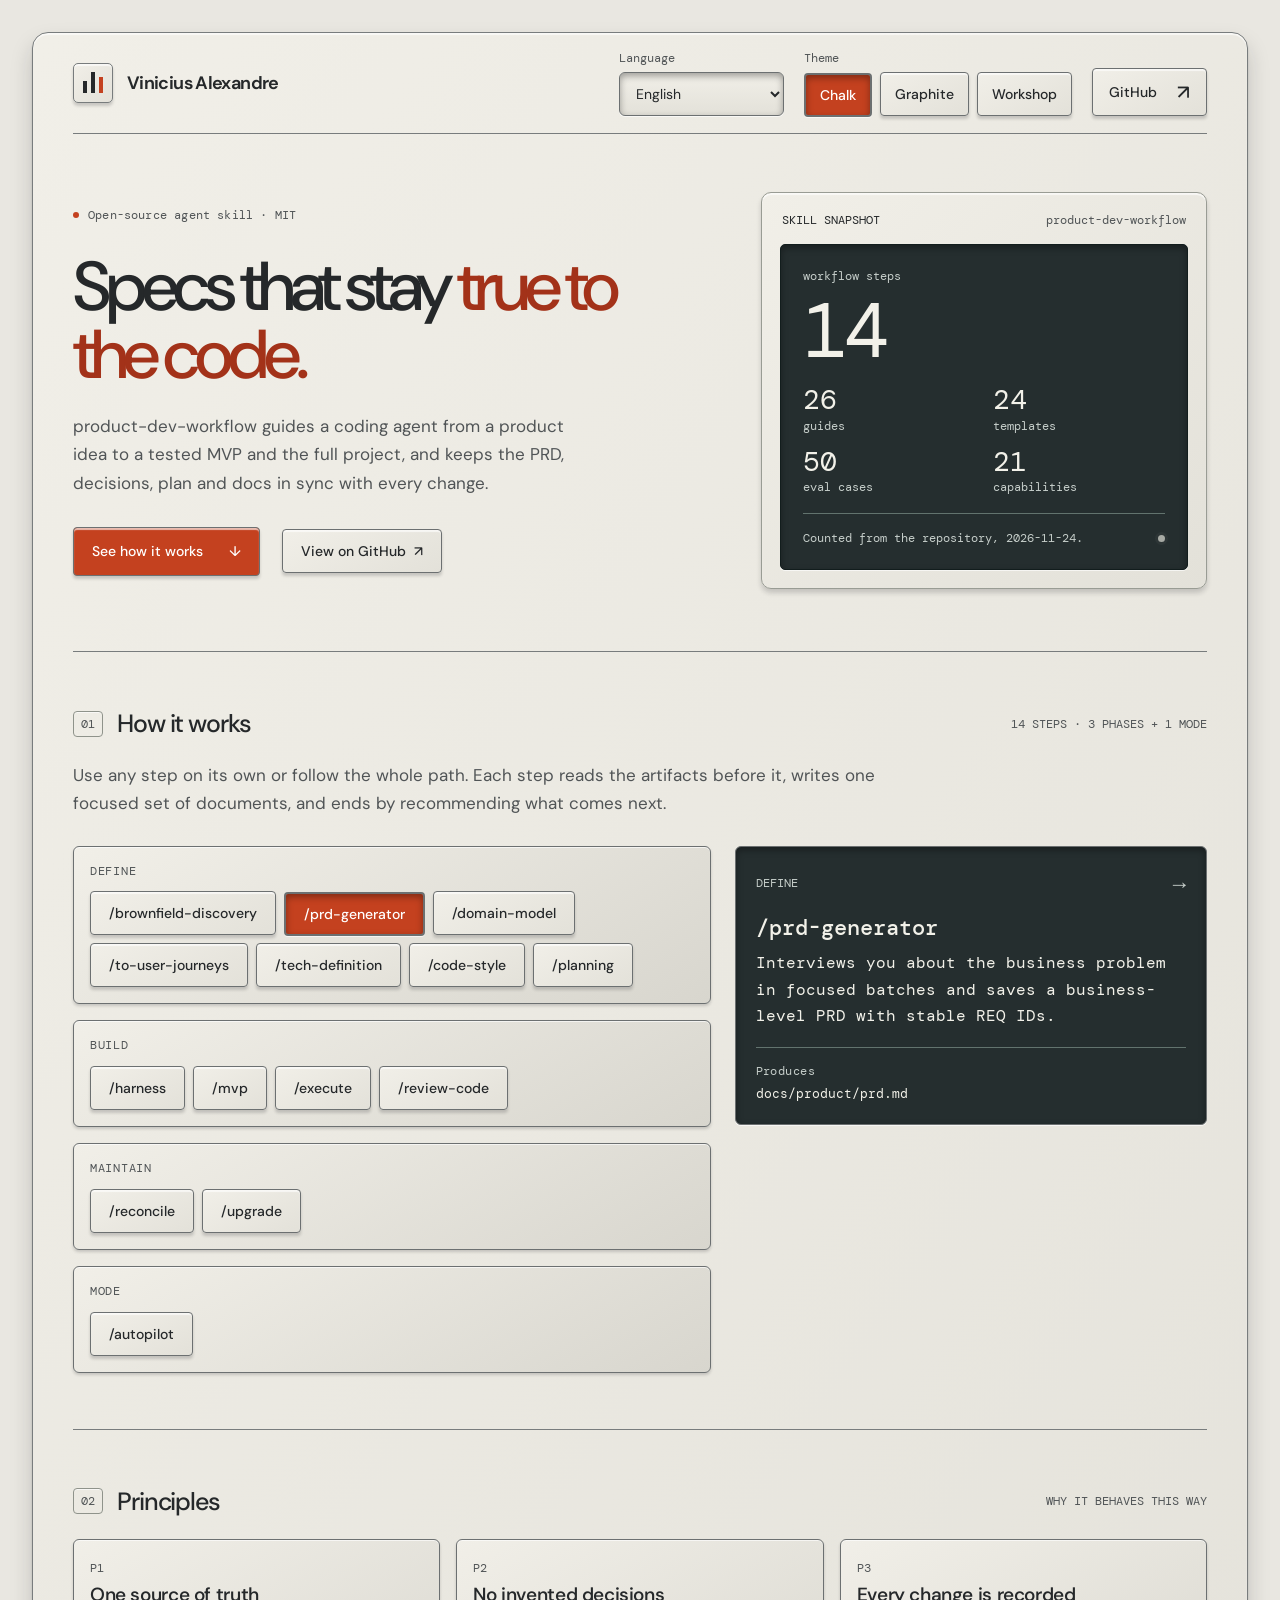
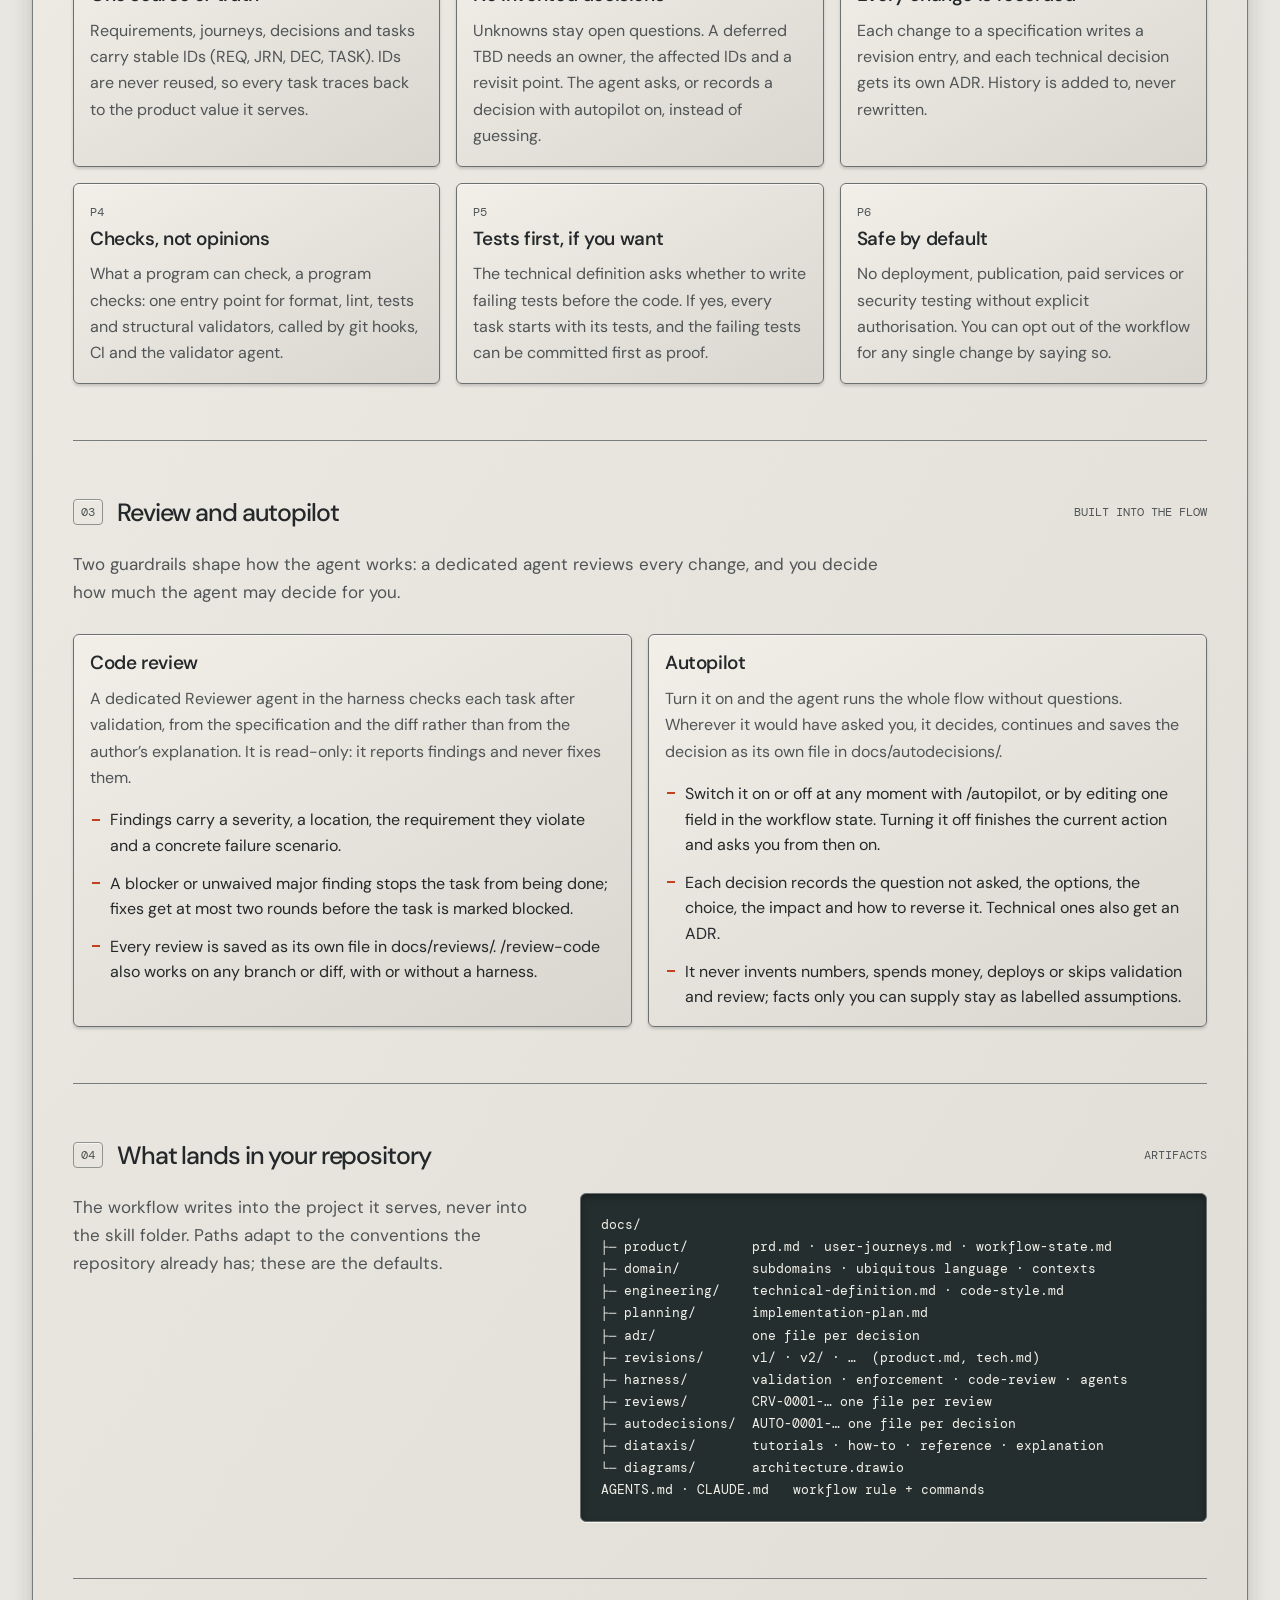
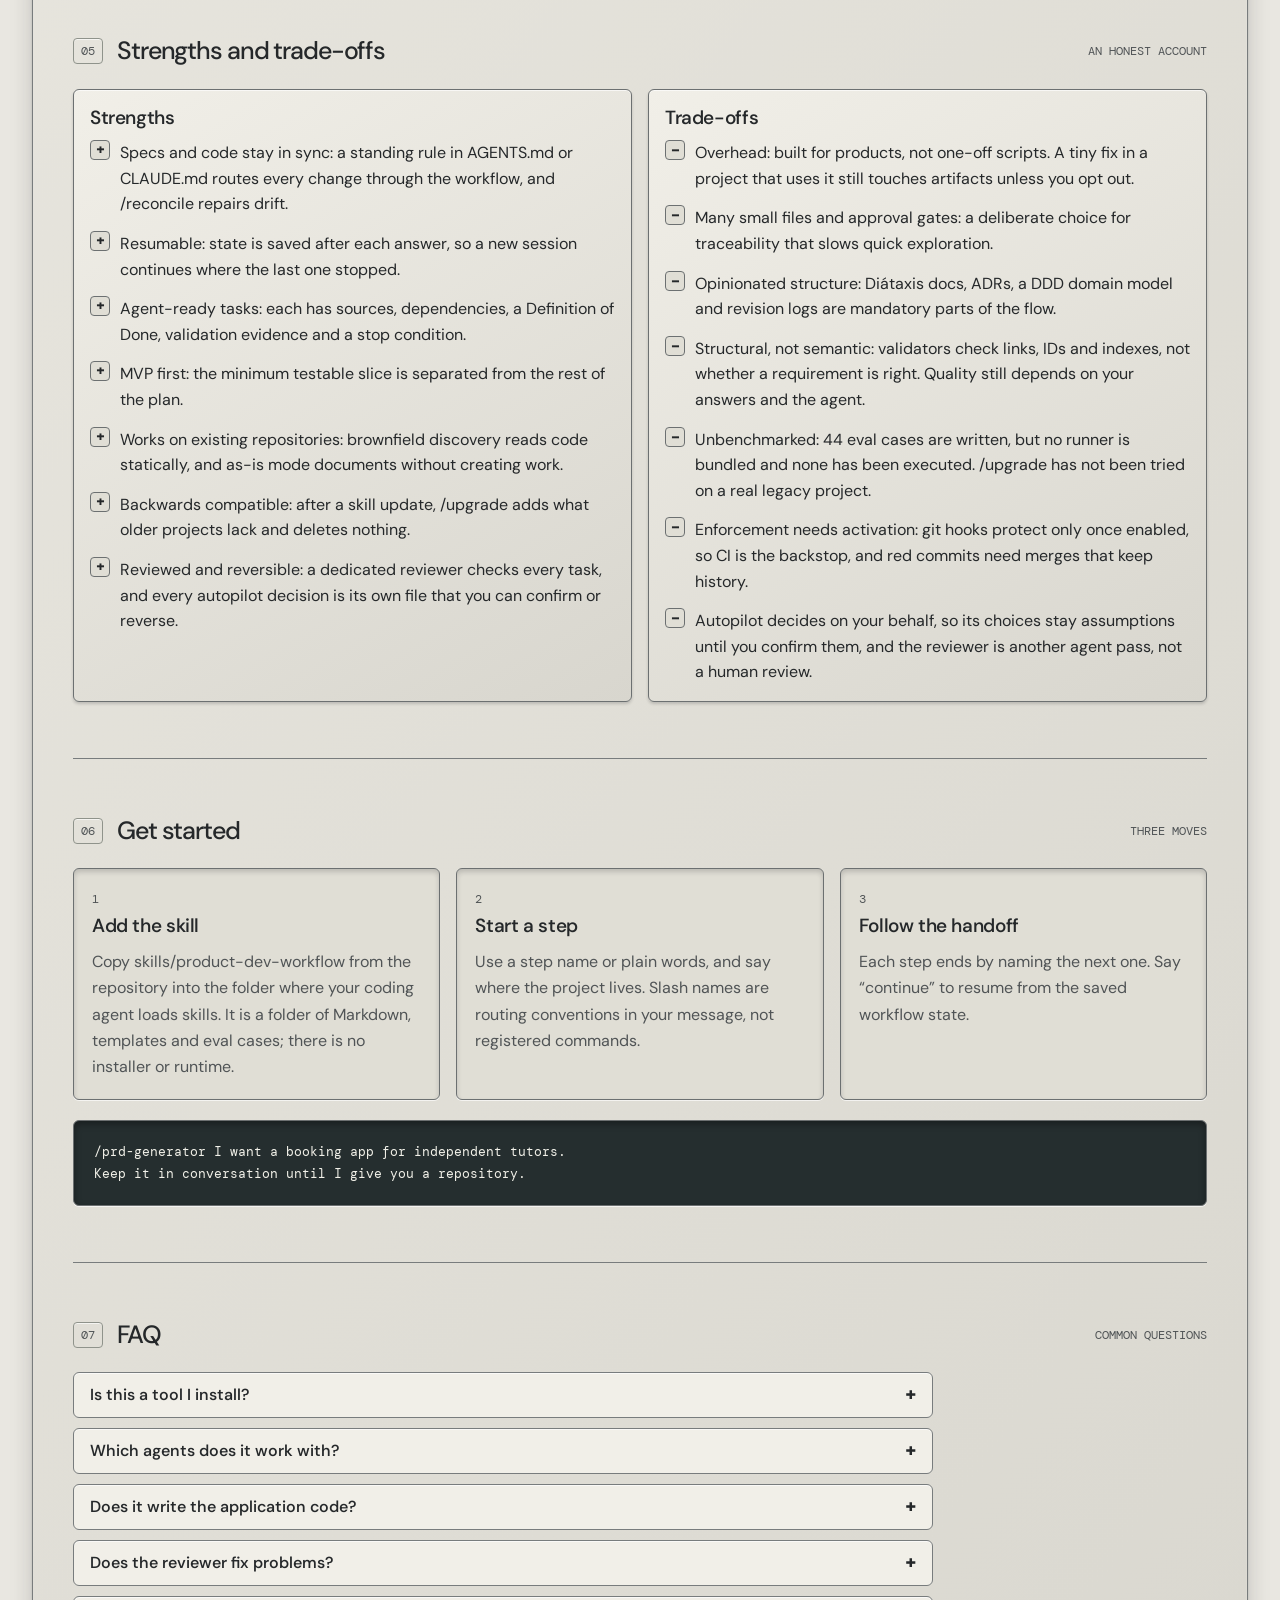
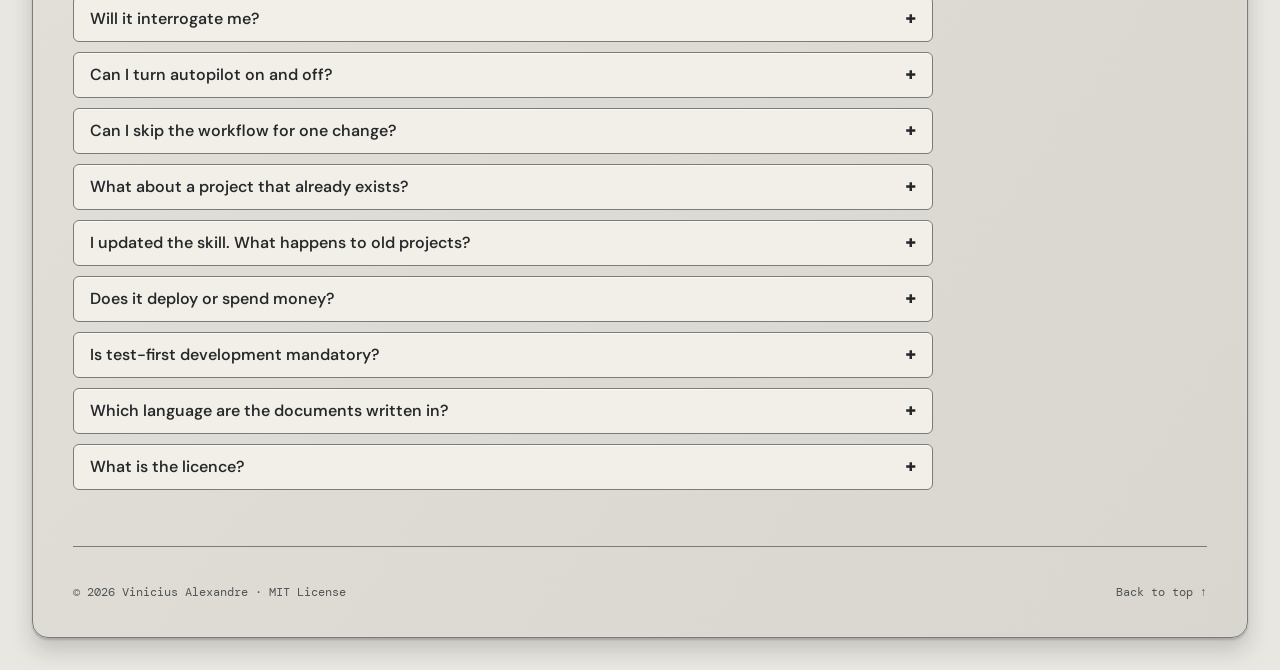
==== commit 8bcb3227: "Add code review and autopilot to the product-dev-workflow page Co-Authored-By: Claude Sonnet 5.5 <no" ====
--- a/skills/product-dev-workflow/index.html
+++ b/skills/product-dev-workflow/index.html
@@ -66,12 +66,12 @@
             <div class="module-heading"><span id="snap-title" data-i18n="snap.title">SKILL SNAPSHOT</span><span class="profile-id">product-dev-workflow</span></div>
             <div class="overview-readout">
               <div class="readout-heading"><span data-i18n="snap.main">workflow steps</span></div>
-              <div class="overview-total">12</div>
+              <div class="overview-total">14</div>
               <dl class="snap-list">
-                <div><dt data-i18n="snap.refs">guides</dt><dd>25</dd></div>
-                <div><dt data-i18n="snap.tpl">templates</dt><dd>21</dd></div>
-                <div><dt data-i18n="snap.evals">eval cases</dt><dd>44</dd></div>
-                <div><dt data-i18n="snap.caps">capabilities</dt><dd>19</dd></div>
+                <div><dt data-i18n="snap.refs">guides</dt><dd>26</dd></div>
+                <div><dt data-i18n="snap.tpl">templates</dt><dd>24</dd></div>
+                <div><dt data-i18n="snap.evals">eval cases</dt><dd>50</dd></div>
+                <div><dt data-i18n="snap.caps">capabilities</dt><dd>21</dd></div>
               </dl>
               <div class="readout-footer"><span data-i18n="snap.note">Counted from the repository, 2026-11-24.</span><span class="status-led" aria-hidden="true"></span></div>
             </div>
@@ -81,7 +81,7 @@
         <section class="band" id="how" aria-labelledby="how-title">
           <div class="section-heading">
             <div class="section-title"><span class="section-number">01</span><h2 id="how-title" data-i18n="s1.title">How it works</h2></div>
-            <span class="section-index" data-i18n="s1.index">12 STEPS · 3 PHASES</span>
+            <span class="section-index" data-i18n="s1.index">14 STEPS · 3 PHASES + 1 MODE</span>
           </div>
           <p class="lede" data-i18n="s1.intro">Use any step on its own or follow the whole path. Each step reads the artifacts before it, writes one focused set of documents, and ends by recommending what comes next.</p>
           <div class="pipeline">
@@ -104,6 +104,7 @@
                   <button class="id-key step-key" type="button" data-step="harness" aria-pressed="false">/harness</button>
                   <button class="id-key step-key" type="button" data-step="mvp" aria-pressed="false">/mvp</button>
                   <button class="id-key step-key" type="button" data-step="execute" aria-pressed="false">/execute</button>
+                  <button class="id-key step-key" type="button" data-step="review-code" aria-pressed="false">/review-code</button>
                 </div>
               </div>
               <div class="id-module plate" role="group" aria-labelledby="ph-maintain">
@@ -111,6 +112,12 @@
                 <div class="key-row">
                   <button class="id-key step-key" type="button" data-step="reconcile" aria-pressed="false">/reconcile</button>
                   <button class="id-key step-key" type="button" data-step="upgrade" aria-pressed="false">/upgrade</button>
+                </div>
+              </div>
+              <div class="id-module plate" role="group" aria-labelledby="ph-mode">
+                <h3 class="plate-title" id="ph-mode" data-i18n="phase.mode">MODE</h3>
+                <div class="key-row">
+                  <button class="id-key step-key" type="button" data-step="autopilot" aria-pressed="false">/autopilot</button>
                 </div>
               </div>
             </div>
@@ -130,7 +137,7 @@
           </div>
           <div class="card-grid">
             <article class="id-module card"><span class="card-index">P1</span><h3 data-i18n="p1.t">One source of truth</h3><p data-i18n="p1.d">Requirements, journeys, decisions and tasks carry stable IDs (REQ, JRN, DEC, TASK). IDs are never reused, so every task traces back to the product value it serves.</p></article>
-            <article class="id-module card"><span class="card-index">P2</span><h3 data-i18n="p2.t">No invented decisions</h3><p data-i18n="p2.d">Unknowns stay open questions. A deferred TBD needs an owner, the affected IDs and a revisit point. The agent asks, or records a decision in autonomous mode, instead of guessing.</p></article>
+            <article class="id-module card"><span class="card-index">P2</span><h3 data-i18n="p2.t">No invented decisions</h3><p data-i18n="p2.d">Unknowns stay open questions. A deferred TBD needs an owner, the affected IDs and a revisit point. The agent asks, or records a decision with autopilot on, instead of guessing.</p></article>
             <article class="id-module card"><span class="card-index">P3</span><h3 data-i18n="p3.t">Every change is recorded</h3><p data-i18n="p3.d">Each change to a specification writes a revision entry, and each technical decision gets its own ADR. History is added to, never rewritten.</p></article>
             <article class="id-module card"><span class="card-index">P4</span><h3 data-i18n="p4.t">Checks, not opinions</h3><p data-i18n="p4.d">What a program can check, a program checks: one entry point for format, lint, tests and structural validators, called by git hooks, CI and the validator agent.</p></article>
             <article class="id-module card"><span class="card-index">P5</span><h3 data-i18n="p5.t">Tests first, if you want</h3><p data-i18n="p5.d">The technical definition asks whether to write failing tests before the code. If yes, every task starts with its tests, and the failing tests can be committed first as proof.</p></article>
@@ -138,9 +145,36 @@
           </div>
         </section>
 
+        <section class="band" id="guardrails" aria-labelledby="gr-title">
+          <div class="section-heading">
+            <div class="section-title"><span class="section-number">03</span><h2 id="gr-title" data-i18n="s7.title">Review and autopilot</h2></div>
+            <span class="section-index" data-i18n="s7.index">BUILT INTO THE FLOW</span>
+          </div>
+          <p class="lede" data-i18n="s7.intro">Two guardrails shape how the agent works: a dedicated agent reviews every change, and you decide how much the agent may decide for you.</p>
+          <div class="two-col">
+            <article class="id-module list-plate">
+              <h3 data-i18n="cr.t">Code review</h3>
+              <p class="plate-lede" data-i18n="cr.d">A dedicated Reviewer agent in the harness checks each task after validation, from the specification and the diff rather than from the author’s explanation. It is read-only: it reports findings and never fixes them.</p>
+              <ul class="plain-list">
+                <li data-i18n="cr.1">Findings carry a severity, a location, the requirement they violate and a concrete failure scenario.</li>
+                <li data-i18n="cr.2">A blocker or unwaived major finding stops the task from being done; fixes get at most two rounds before the task is marked blocked.</li>
+                <li data-i18n="cr.3">Every review is saved as its own file in docs/reviews/. /review-code also works on any branch or diff, with or without a harness.</li>
+              </ul>
+            </article>
+            <article class="id-module list-plate">
+              <h3 data-i18n="ap.t">Autopilot</h3>
+              <p class="plate-lede" data-i18n="ap.d">Turn it on and the agent runs the whole flow without questions. Wherever it would have asked you, it decides, continues and saves the decision as its own file in docs/autodecisions/.</p>
+              <ul class="plain-list">
+                <li data-i18n="ap.1">Switch it on or off at any moment with /autopilot, or by editing one field in the workflow state. Turning it off finishes the current action and asks you from then on.</li>
+                <li data-i18n="ap.2">Each decision records the question not asked, the options, the choice, the impact and how to reverse it. Technical ones also get an ADR.</li>
+                <li data-i18n="ap.3">It never invents numbers, spends money, deploys or skips validation and review; facts only you can supply stay as labelled assumptions.</li>
+              </ul>
+            </article>
+          </div>
+        </section>
         <section class="band" id="artifacts" aria-labelledby="ar-title">
           <div class="section-heading">
-            <div class="section-title"><span class="section-number">03</span><h2 id="ar-title" data-i18n="s3.title">What lands in your repository</h2></div>
+            <div class="section-title"><span class="section-number">04</span><h2 id="ar-title" data-i18n="s3.title">What lands in your repository</h2></div>
             <span class="section-index" data-i18n="s3.index">ARTIFACTS</span>
           </div>
           <div class="tree-grid">
@@ -152,7 +186,9 @@
 ├─ planning/       implementation-plan.md
 ├─ adr/            one file per decision
 ├─ revisions/      v1/ · v2/ · …  (product.md, tech.md)
-├─ harness/        validation.md · enforcement.md · agents.md
+├─ harness/        validation · enforcement · code-review · agents
+├─ reviews/        CRV-0001-… one file per review
+├─ autodecisions/  AUTO-0001-… one file per decision
 ├─ diataxis/       tutorials · how-to · reference · explanation
 └─ diagrams/       architecture.drawio
 AGENTS.md · CLAUDE.md   workflow rule + commands</pre></div>
@@ -161,7 +197,7 @@
 
         <section class="band" id="tradeoffs" aria-labelledby="tr-title">
           <div class="section-heading">
-            <div class="section-title"><span class="section-number">04</span><h2 id="tr-title" data-i18n="s4.title">Strengths and trade-offs</h2></div>
+            <div class="section-title"><span class="section-number">05</span><h2 id="tr-title" data-i18n="s4.title">Strengths and trade-offs</h2></div>
             <span class="section-index" data-i18n="s4.index">AN HONEST ACCOUNT</span>
           </div>
           <div class="two-col">
@@ -174,6 +210,7 @@
                 <li data-i18n="a4">MVP first: the minimum testable slice is separated from the rest of the plan.</li>
                 <li data-i18n="a5">Works on existing repositories: brownfield discovery reads code statically, and as-is mode documents without creating work.</li>
                 <li data-i18n="a6">Backwards compatible: after a skill update, /upgrade adds what older projects lack and deletes nothing.</li>
+                <li data-i18n="a7">Reviewed and reversible: a dedicated reviewer checks every task, and every autopilot decision is its own file that you can confirm or reverse.</li>
               </ul>
             </div>
             <div class="id-module list-plate">
@@ -185,6 +222,7 @@
                 <li data-i18n="b4">Structural, not semantic: validators check links, IDs and indexes, not whether a requirement is right. Quality still depends on your answers and the agent.</li>
                 <li data-i18n="b5">Unbenchmarked: 44 eval cases are written, but no runner is bundled and none has been executed. /upgrade has not been tried on a real legacy project.</li>
                 <li data-i18n="b6">Enforcement needs activation: git hooks protect only once enabled, so CI is the backstop, and red commits need merges that keep history.</li>
+                <li data-i18n="b7">Autopilot decides on your behalf, so its choices stay assumptions until you confirm them, and the reviewer is another agent pass, not a human review.</li>
               </ul>
             </div>
           </div>
@@ -192,7 +230,7 @@
 
         <section class="band" id="start" aria-labelledby="st-title">
           <div class="section-heading">
-            <div class="section-title"><span class="section-number">05</span><h2 id="st-title" data-i18n="s5.title">Get started</h2></div>
+            <div class="section-title"><span class="section-number">06</span><h2 id="st-title" data-i18n="s5.title">Get started</h2></div>
             <span class="section-index" data-i18n="s5.index">THREE MOVES</span>
           </div>
           <ol class="steps-list">
@@ -206,14 +244,16 @@
 
         <section class="band" id="faq" aria-labelledby="fq-title">
           <div class="section-heading">
-            <div class="section-title"><span class="section-number">06</span><h2 id="fq-title" data-i18n="s6.title">FAQ</h2></div>
+            <div class="section-title"><span class="section-number">07</span><h2 id="fq-title" data-i18n="s6.title">FAQ</h2></div>
             <span class="section-index" data-i18n="s6.index">COMMON QUESTIONS</span>
           </div>
           <div class="faq">
             <details><summary data-i18n="q1">Is this a tool I install?</summary><p data-i18n="a_1">No. It is a skill: instructions, templates and evaluation cases that a coding agent reads and follows. It has no runtime of its own.</p></details>
             <details><summary data-i18n="q2">Which agents does it work with?</summary><p data-i18n="a_2">It is written for coding agents that load skills from a folder with a SKILL.md entry point. Agent definitions adapt to the host's format; if the location is unknown, the skill asks once.</p></details>
             <details><summary data-i18n="q3">Does it write the application code?</summary><p data-i18n="a_3">Only /mvp and /execute do, and only within the approved plan. Every other step writes documents.</p></details>
-            <details><summary data-i18n="q4">Will it interrogate me?</summary><p data-i18n="a_4">It asks one to three focused questions per batch and reuses earlier answers. In autonomous mode, which you must request explicitly, it records each question it would have asked as a decision instead.</p></details>
+            <details><summary data-i18n="q13">Does the reviewer fix problems?</summary><p data-i18n="a_13">No. The Reviewer agent is read-only. It reports findings with evidence, and the Executor or you fix them. A task is not done while a blocker or unwaived major finding is open.</p></details>
+            <details><summary data-i18n="q4">Will it interrogate me?</summary><p data-i18n="a_4">It asks one to three focused questions per batch and reuses earlier answers. With autopilot on, which you must request explicitly, it saves each question it would have asked as a decision in docs/autodecisions/.</p></details>
+            <details><summary data-i18n="q12">Can I turn autopilot on and off?</summary><p data-i18n="a_12">Yes, at any moment. Say so, use /autopilot on or off, or edit the Autopilot field in the workflow state. Turning it off finishes the current action, lists the decisions taken and asks you from then on. Nothing already decided is undone; you can confirm or reverse each decision.</p></details>
             <details><summary data-i18n="q5">Can I skip the workflow for one change?</summary><p data-i18n="a_5">Yes. Say so explicitly. The artifacts are left untouched, the agent tells you they are out of sync, and /reconcile can recover the change later.</p></details>
             <details><summary data-i18n="q6">What about a project that already exists?</summary><p data-i18n="a_6">Use /brownfield-discovery. It reads the repository statically, separates facts from inferred intent, and in as-is mode records what exists without creating tasks.</p></details>
             <details><summary data-i18n="q7">I updated the skill. What happens to old projects?</summary><p data-i18n="a_7">Run /upgrade. It detects each capability from the project's contents, shows a plan, and only adds missing structure. Nothing is deleted, renamed or renumbered.</p></details>
--- a/skills/product-dev-workflow/page.css
+++ b/skills/product-dev-workflow/page.css
@@ -85,3 +85,9 @@
   .intro-actions .id-key { justify-content:center; }
   body { padding:12px; }
 }
+
+/* Review and autopilot section */
+.plate-lede { margin:0 0 16px; line-height:1.65; color:var(--id-ink-secondary); }
+.plain-list { margin:0; padding:0; list-style:none; display:grid; gap:12px; }
+.plain-list li { position:relative; padding-left:20px; line-height:1.6; }
+.plain-list li::before { content:""; position:absolute; left:2px; top:.7em; width:8px; height:2px; background:var(--id-signal); }
